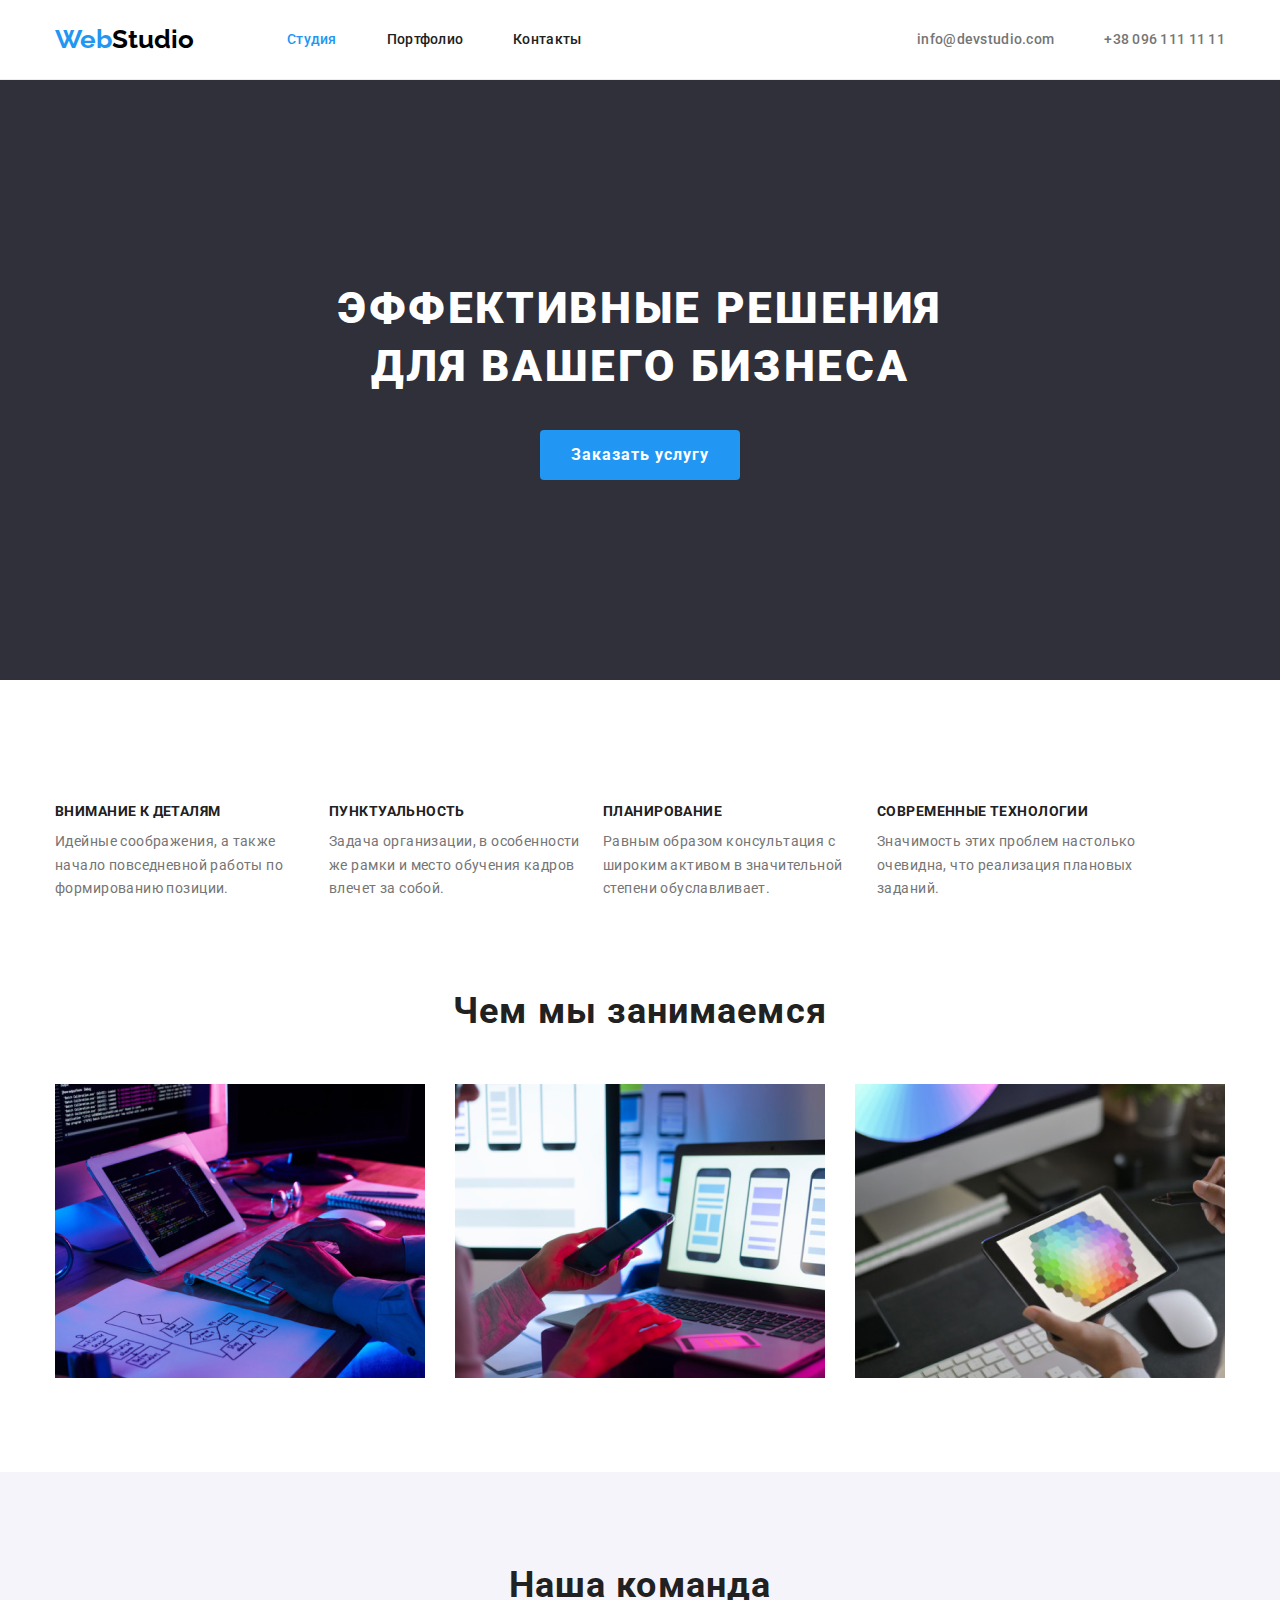
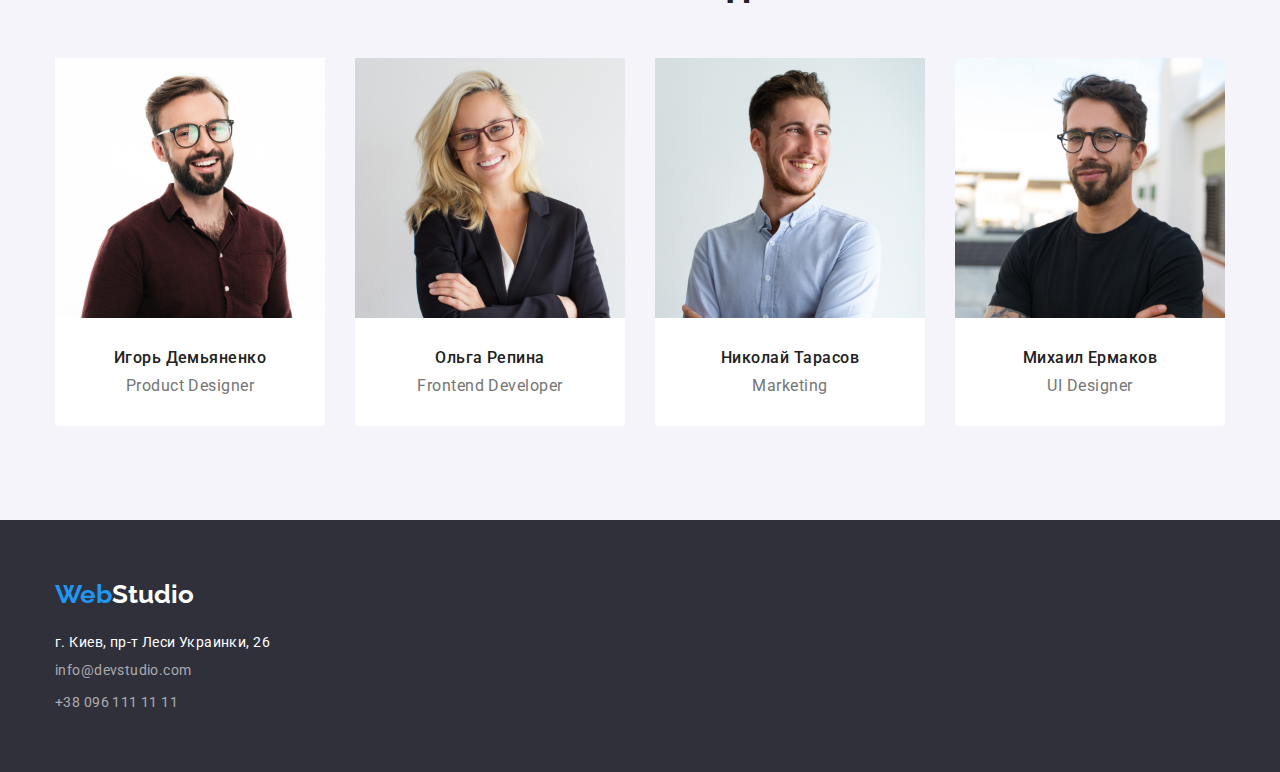
==== index.html @ 2dadd62e "clone rep #3" ====
<!DOCTYPE html>
<html lang="ru">
<head>
  <meta charset="UTF-8">
  <meta name="viewport" content="width=device-width, initial-scale=1.0">
  <title>WebStudio</title>
  <link rel="stylesheet" href="https://cdnjs.cloudflare.com/ajax/libs/modern-normalize/1.0.0/modern-normalize.min.css ">
  <link rel="stylesheet" href="./css/styles.css">
  <link rel="preconnect" href="https://fonts.gstatic.com">
  <link href="https://fonts.googleapis.com/css2?family=Raleway:wght@400;700&family=Roboto:wght@400;500;700;900&display=swap"
    rel="stylesheet">
</head>
<body>
<!--Шапка-->
<header class="header">
  <div class="container">
    <a lang="en" href="./index.html" class="logo"><span class="logo-web">Web</span>Studio</a> 
     <nav>
      <ul class="site-nav">
        <li class="item"><a href="./index.html" class="link active">Студия</a></li> 
        <li class="item"><a href="./portfolio.html" class="link-hed link">Портфолио</a></li>
        <li class="item"><a href="./index.html" class="link-hed link">Контакты</a></li>
      </ul>
    </nav>
      <a href="mailto:info@devstudio.com" class="link mail-link">info@devstudio.com</a>
      <a href="tel:+380961111111" class="link">+38 096 111 11 11</a>
  </div>
</header>
<main>
  <!--Герой-->
  <section class="hero">
    <div class="container">
      <h1 class="hero-title">эффективные решения для вашего бизнеса</h1>
      <button type="button" class="button index active">Заказать услугу</button>
    </div>
  </section>
  <!--Особенности-->
  <section class="feature">
    <div class="container">
      <h2 class="visual-hidden">Особенности</h2>
      <ul class="featere-ul">
        <li class="feature-li">
          <h3 class="head">Внимание к деталям</h3>
          <p class="text">Идейные соображения, а также начало повседневной работы по формированию позиции.</p>
        </li>
        <li class="feature-li">
          <h3 class="head">Пунктуальность</h3>
          <p class="text">Задача организации, в особенности же рамки и место обучения кадров влечет за собой.</p>
        </li>
        <li class="feature-li">
          <h3 class="head">Планирование</h3>
          <p class="text">Равным образом консультация с широким активом в значительной степени обуславливает.</p>
        </li>
        <li class="feature-li">
          <h3 class="head">Современные технологии</h3>
          <p class="text">Значимость этих проблем настолько очевидна, что реализация плановых заданий.</p>
        </li>
      </ul>
    </div>
  </section>
  <!--Чем мы занимаемся-->
  <section class="images">
    <div class="container">
      <h2 class="images-title">Чем мы занимаемся</h2>
      <ul class="image-ul">
        <li class="images-li"><img class="img" src="./images/img1.jpg" alt="Технологии дизайна" width=370></li>
        <li class="images-li"><img class="img" src="./images/img2.jpg" alt="Технологии дизайна" width=370></li>
        <li class="images-li"><img class="img" src="./images/img3.jpg" alt="Технологии дизайна" width=370></li>
      </ul>
    </div>
  </section>
  <!--Наша команда-->
  <section class="team">
    <div class="container">
      <h2 class="team-title">Наша команда</h2>
      <ul class="team-ul">
        <li class="time-list">
          <img class="img" src="./images/tc1.jpg" alt="Портрет" width="270">
          <h3 class="head">Игорь Демьяненко</h3>
          <p class="text" lang="en">Product Designer</p>
        </li>
        <li class="time-list">
          <img class="img" src="./images/tc2.jpg" alt="Портрет" width="270">
          <h3 class="head">Ольга Репина</h3>
          <p class="text" lang="en">Frontend Developer</p>
        </li>
        <li class="time-list">
          <img class="img" src="./images/tc3.jpg" alt="Портрет" width="270">
          <h3 class="head">Николай Тарасов</h3>
          <p class="text" lang="en">Marketing</p>
        </li>
        <li class="time-list">
          <img class="img" src="./images/tc4.jpg" alt="Портрет" width="270">
          <h3 class="head">Михаил Ермаков</h3>
          <p class="text" lang="en">UI Designer</p>
        </li>
      </ul>
    </div>
  </section>
</main>
<!--Подвал-->
<footer class="footer">
  <div class="container">
    <a lang="en" href="./index.html" class="container-logo "><span class="logo-web">Web</span>Studio</a>
    <div class="adress-blok">
      <adress class="foot-adress adress-item">г. Киев, пр-т Леси Украинки, 26</adress>
      <a class="foot-link adress-item" href="mailto:info@devstudio.com">info@devstudio.com</a>
      <a class="foot-link adress-item" href="tel:+380961111111" >+38 096 111 11 11</a>
    </div>
  </div>
</footer>
</body>
</html>
---- css/styles.css ----
:root {
  --primeri-text-color: #757575;
  --title-text-color: #212121;
  --accent-color: #2196f3;
  --white-color: #ffffff;
  --dark-color: #000000;
  --batton-background-color: #f5f4fa;
}
body {
  font-family: roboto;
  font-style: normal;
  font-weight: normal;
  background: var(--white-color);
  color: var(--dark-color);
}
ul,
h1,
h2,
h3,
h4,
p,
a {
  margin: 0;
  padding: 0;
  list-style: none;
  text-decoration: none;
}
.visual-hidden {
  position: absolute;
  clip: rect(0 0 0 0);
  width: 1px;
  height: 1px;
  margin: -1px;
}
.container {
  width: 1200px;
  margin: 0 auto;
  padding: 0 15px;
}

/* Шапка */
.header {
  border-bottom: 1px solid #ececec;
}
.header > .container {
  display: flex;
  align-items: center;
}
.logo {
  margin-right: 93px;
  font-family: Raleway;
  font-weight: bold;
  font-size: 26px;
  line-height: 1.1;
  color: var(--dark-color);
}
.logo-web {
  color: var(--accent-color);
}

/* Навигация */

.site-nav {
  display: flex;
}
.site-nav > .item:not(:last-child) {
  margin-right: 50px;
}
.site-nav .link:hover,
.site-nav .link:focus {
  color: var(--accent-color);
}
.link {
  display: block;
  padding: 32px 0;
  font-weight: 500;
  font-size: 14px;
  line-height: 1.1;
  letter-spacing: 0.02em;
  color: var(--primeri-text-color);
}
.link-hed {
  color: var(--title-text-color);
}

.header .link:focus,
.header .link:hover {
  color: var(--accent-color);
}
.site-nav .active {
  color: var(--accent-color);
}
.mail-link {
  margin-left: auto;
  margin-right: 50px;
}

/* Герой */

.hero {
  text-align: center;
  padding-top: 200px;
  padding-bottom: 200px;

  background-color: #2f303a;
}
.hero-title {
  margin: auto;
  margin-bottom: 30px;
  width: 696px;
  height: 120px;

  text-transform: uppercase;
  font-weight: 900;
  font-size: 44px;
  line-height: 1.3;
  text-align: center;
  letter-spacing: 0.06em;
  color: var(--white-color);
}

/* button */

.button.index {
  padding: 0;
  width: 200px;
  height: 50px;
  left: 700px;
  top: 430px;
  font-weight: bold;
  font-size: 16px;
  line-height: 1.8;
  letter-spacing: 0.06em;
  background-color: var(--accent-color);
  color: var(--white-color);
  border-radius: 4px;
  border: 0;
  /* border-color: var(--accent-color); */
  cursor: pointer;
}
.button.portfolio {
  padding: 6px 22px;
  font-weight: 500;
  font-size: 16px;
  line-height: 1.6;
  text-align: center;
  letter-spacing: 0.03em;
  color: var(--title-text-color);
  background-color: var(--batton-background-color);
  border-radius: 4px;
  border: 0;
  cursor: pointer;
}
.button.primari:hover,
.button.primari:focus {
  color: var(--white-color);
  background-color: var(--accent-color);
  border-radius: 4px;
}

/* Особенности */

.feature {
  padding-bottom: 94px;
  padding-top: 94px;
}
.feature-li {
  display: inline-block;
  width: 270px;
  height: 101px;
  left: 215px;
  top: 774px;
}
.feature .head {
  margin-bottom: 10px;
  font-weight: bold;
  font-size: 14px;
  line-height: 1.1;
  letter-spacing: 0.03em;
  text-transform: uppercase;
  color: var(--title-text-color);
}
.feature .text {
  font-size: 14px;
  line-height: 1.7;
  letter-spacing: 0.03em;
  color: var(--primeri-text-color);
}

/* Чем мы занимаемся */

.images {
  padding-bottom: 94px;
}
.image-ul {
  display: flex;
  flex-wrap: wrap;
  justify-content: space-between;
}
.image-ul > .images-li:not(:last-child) {
  margin-right: 30px;
}
.image-ul > .images-li:nth-child(3n) {
  margin-right: 0;
}
.images-title,
.team-title {
  margin-bottom: 50px;
  height: 42px;
  font-weight: bold;
  font-size: 36px;
  line-height: 1.1;
  text-align: center;
  letter-spacing: 0.03em;
  color: var(--title-text-color);
}
.img {
  display: block;
}

/* Наша команда */

.team {
  padding-top: 94px;
  padding-bottom: 94px;
  background-color: var(--batton-background-color);
}
.team-ul {
  display: flex;
  flex-wrap: wrap;
  justify-content: space-between;
}
.team-ul > .time-list:not(:last-child) {
  margin-right: 30px;
}
.team-ul > .time-list:nth-child(4n) {
  margin-right: 0;
}
.time-list {
  height: 368px;
  text-align: center;
  background-color: #ffffff;
  border-radius: 0px 0px 4px 4px;
}
.head {
  display: block;
  margin-top: 30px;
  margin-bottom: 10px;
}
.team .head {
  font-weight: 500;
  font-size: 16px;
  line-height: 1.2;
  /* text-align: center; */
  letter-spacing: 0.03em;
  color: var(--title-text-color);
}
.team .text {
  font-size: 16px;
  line-height: 1.18;
  /* text-align: center; */
  letter-spacing: 0.03em;
  color: var(--primeri-text-color);
}

/* Подвал */

.footer {
  padding-top: 60px;
  padding-bottom: 60px;
  background-color: #2f303a;
}
.container-logo {
  display: block;
  width: 145px;
  height: 31px;
  margin-bottom: 20px;
  font-family: Raleway;
  font-weight: bold;
  font-size: 26px;
  line-height: 1.1;
  color: var(--white-color);
}
.adress-blok {
  display: flex;
  flex-direction: column;
  width: 231px;
  height: 81px;
}
.adress-item {
  display: block;
  min-height: 23px;
}
.adress-blok > .adress-item:not(:last-child) {
  margin-bottom: 9px;
}
.foot-adress {
  font-size: 14px;
  line-height: 1.7;
  letter-spacing: 0.03em;
  color: var(--white-color);
}
.foot-link {
  font-weight: normal;
  font-style: normal;
  font-size: 14px;
  line-height: 1.1;
  letter-spacing: 0.03em;
  color: rgba(255, 255, 255, 0.6);
}
.footer .foot-link:hover,
.footer .foot-link:focus {
  color: var(--accent-color);
}

/* Фильтра */

.container-ul {
  display: flex;
  flex-wrap: wrap;
  justify-content: center;
  padding-bottom: 50px;
}
.container-ul > .container-li:not(:last-child) {
  margin-right: 8px;
}
.container-ul > .container-li:nth-child(5n) {
  margin-right: 0;
}

/* Проекты */

.product {
  padding-top: 94px;
  padding-bottom: 94px;
}
.progect {
  display: flex;
  flex-wrap: wrap;
  /* margin-right: -30px;
  margin-bottom: -30px; */
}
.progect-li {
  margin-right: 30px;
  margin-bottom: 30px;
  flex-basis: calc(100% / 3 - 60px);
  box-sizing: border-box;
  width: 370px;
  height: 404px;
  left: 215px;
  top: 330px;
  background: #ffffff;
  border: 1px solid #eeeeee;
}
.progect-li:nth-child(3n) {
  margin-right: 0;
}
.progect-li:nth-last-child(-n + 3) {
  margin-bottom: 0;
}
.progect .head {
  font-weight: bold;
  font-size: 18px;
  line-height: 2;
  letter-spacing: 0.06em;
  color: var(--title-text-color);
}
.progect .text {
  font-size: 16px;
  line-height: 1.8;
  letter-spacing: 0.03em;
  color: var(--primeri-text-color);
}
.product-div {
  padding-top: 20px;
  padding-left: 24px;
  padding-right: 24px;
  padding-bottom: 20px;
}
.product-h {
  width: 322px;
  height: 38px;
}
.product-p {
  width: 322px;
  height: 32px;
}
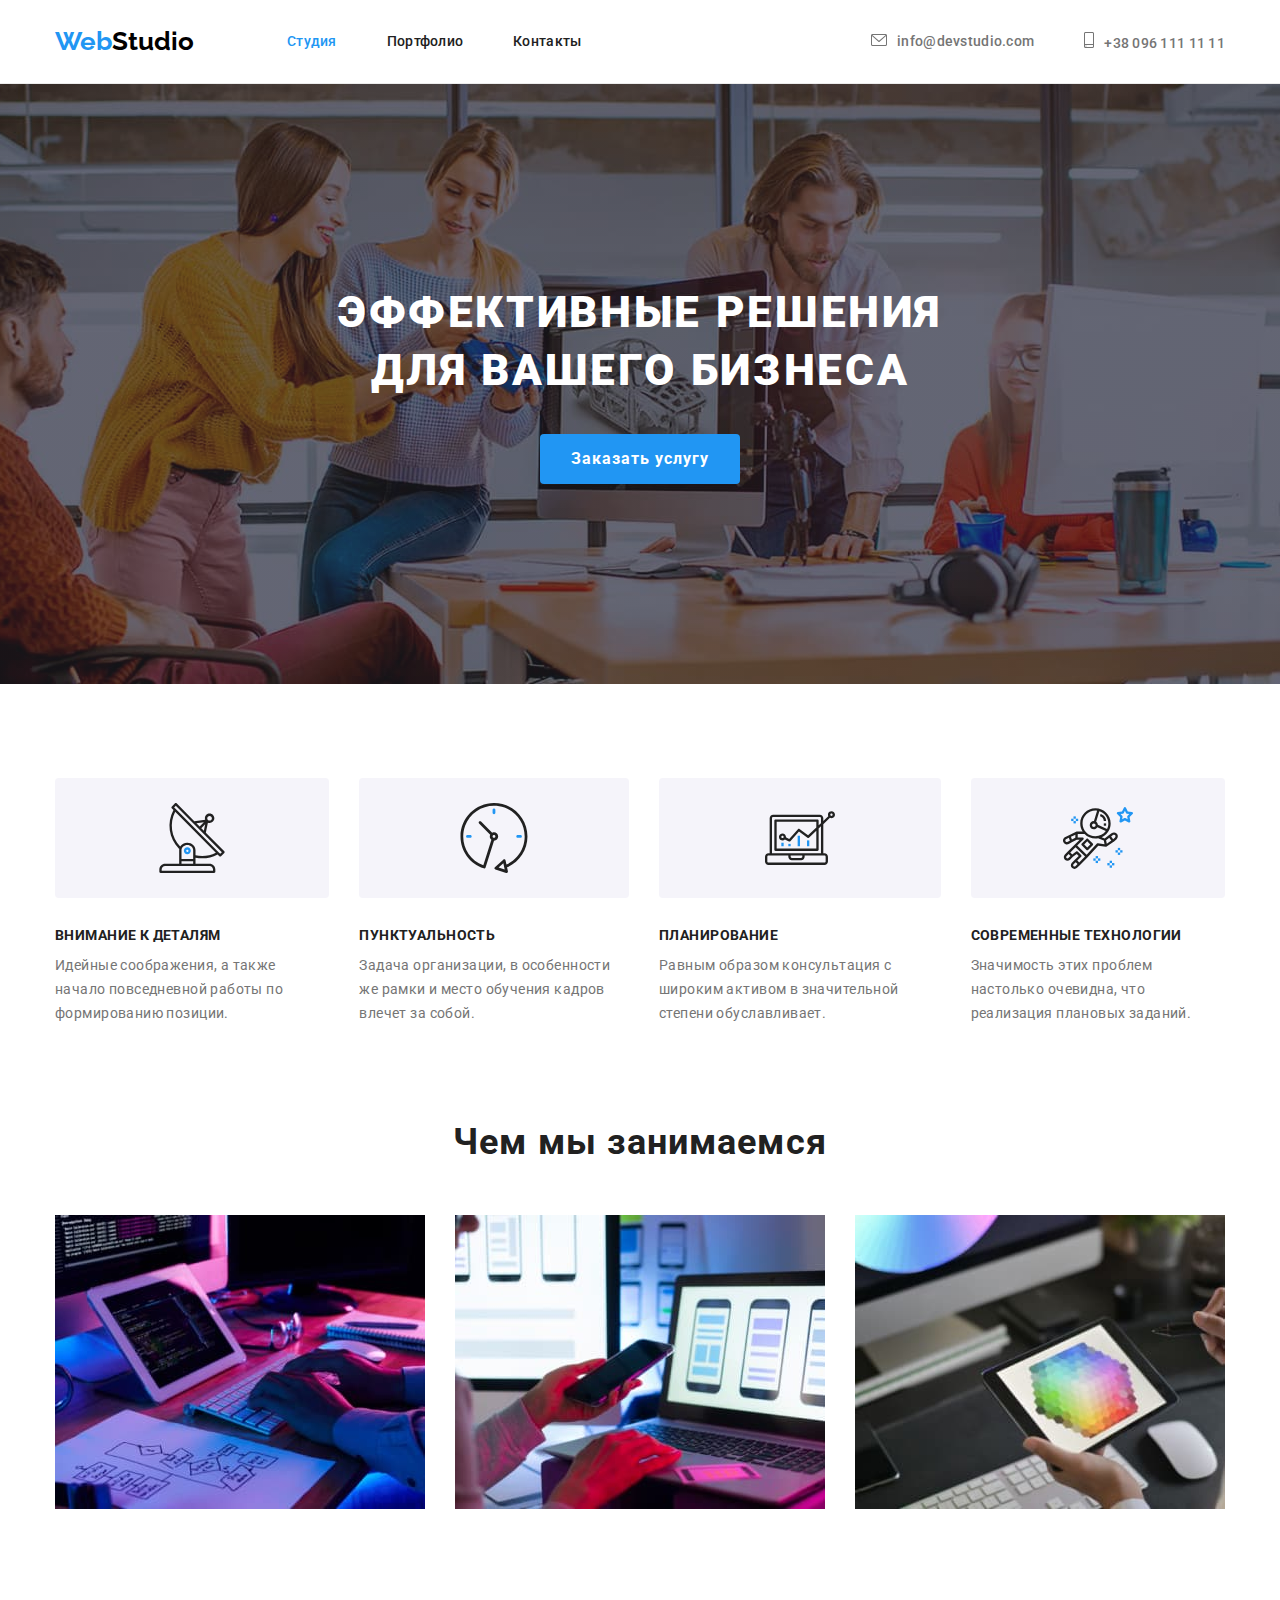
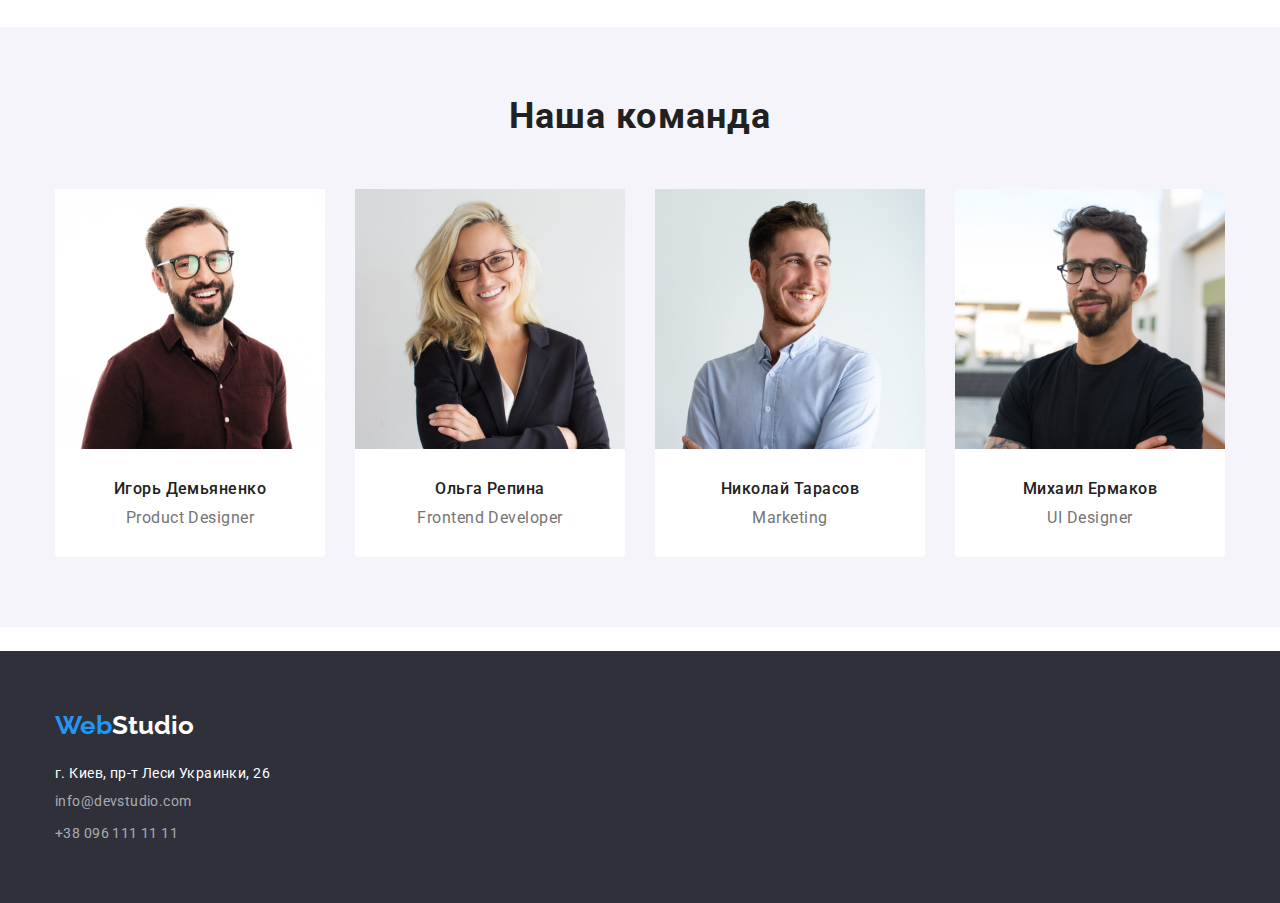
==== commit 6dbf5e18: "ver1" ====
--- a/index.html
+++ b/index.html
@@ -22,8 +22,8 @@
         <li class="item"><a href="./index.html" class="link-hed link">Контакты</a></li>
       </ul>
     </nav>
-      <a href="mailto:info@devstudio.com" class="link mail-link">info@devstudio.com</a>
-      <a href="tel:+380961111111" class="link">+38 096 111 11 11</a>
+      <a href="mailto:info@devstudio.com" class="link mail-link mail-svg">info@devstudio.com</a>
+      <a href="tel:+380961111111" class="link tel-svg">+38 096 111 11 11</a>
   </div>
 </header>
 <main>
@@ -38,22 +38,22 @@
   <section class="feature">
     <div class="container">
       <h2 class="visual-hidden">Особенности</h2>
-      <ul class="featere-ul">
-        <li class="feature-li">
-          <h3 class="head">Внимание к деталям</h3>
-          <p class="text">Идейные соображения, а также начало повседневной работы по формированию позиции.</p>
+      <ul class="feature-ul">
+        <li class="feature-li antena">
+          <h3 class="feature-head">Внимание к деталям</h3>
+          <p class="feature-text">Идейные соображения, а также начало повседневной работы по формированию позиции.</p>
         </li>
-        <li class="feature-li">
-          <h3 class="head">Пунктуальность</h3>
-          <p class="text">Задача организации, в особенности же рамки и место обучения кадров влечет за собой.</p>
+        <li class="feature-li clock">
+          <h3 class="feature-head">Пунктуальность</h3>
+          <p class="feature-text">Задача организации, в особенности же рамки и место обучения кадров влечет за собой.</p>
         </li>
-        <li class="feature-li">
-          <h3 class="head">Планирование</h3>
-          <p class="text">Равным образом консультация с широким активом в значительной степени обуславливает.</p>
+        <li class="feature-li diagram">
+          <h3 class="feature-head">Планирование</h3>
+          <p class="feature-text">Равным образом консультация с широким активом в значительной степени обуславливает.</p>
         </li>
-        <li class="feature-li">
-          <h3 class="head">Современные технологии</h3>
-          <p class="text">Значимость этих проблем настолько очевидна, что реализация плановых заданий.</p>
+        <li class="feature-li astronaut">
+          <h3 class="feature-head">Современные технологии</h3>
+          <p class="feature-text">Значимость этих проблем настолько очевидна, что реализация плановых заданий.</p>
         </li>
       </ul>
     </div>
--- a/css/styles.css
+++ b/css/styles.css
@@ -82,7 +82,6 @@
 .link-hed {
   color: var(--title-text-color);
 }
-
 .header .link:focus,
 .header .link:hover {
   color: var(--accent-color);
@@ -94,15 +93,41 @@
   margin-left: auto;
   margin-right: 50px;
 }
-
+.mail-svg::before {
+  content: "";
+  display: inline-block;
+  height: 12px;
+  width: 16px;
+  margin-right: 10px;
+  background-image: url(../images/mail.svg);
+  background-repeat: no-repeat;
+  background-position: center;
+}
+.tel-svg::before {
+  content: "";
+  display: inline-block;
+  height: 16px;
+  width: 10px;
+  margin-right: 10px;
+  background-image: url(../images/smartphone.svg);
+  background-repeat: no-repeat;
+  background-position: center;
+}
 /* Герой */
 
 .hero {
   text-align: center;
   padding-top: 200px;
   padding-bottom: 200px;
-
-  background-color: #2f303a;
+  background-size: 1600px 600px;
+  background-repeat: no-repeat;
+  background-position: center;
+  background-image: linear-gradient(
+      to right,
+      rgba(47, 48, 58, 0.4),
+      rgba(47, 48, 58, 0.4)
+    ),
+    url(../images/hover.jpg);
 }
 .hero-title {
   margin: auto;
@@ -164,14 +189,15 @@
   padding-bottom: 94px;
   padding-top: 94px;
 }
-.feature-li {
-  display: inline-block;
-  width: 270px;
-  height: 101px;
-  left: 215px;
-  top: 774px;
-}
-.feature .head {
+.feature-ul {
+  display: flex;
+}
+.feature-li:not(:last-child) {
+  margin-right: 30px;
+}
+.feature-head {
+  display: block;
+  height: 16px;
   margin-bottom: 10px;
   font-weight: bold;
   font-size: 14px;
@@ -180,13 +206,37 @@
   text-transform: uppercase;
   color: var(--title-text-color);
 }
-.feature .text {
+.feature-text {
+  display: block;
+  height: 75px;
   font-size: 14px;
   line-height: 1.7;
   letter-spacing: 0.03em;
   color: var(--primeri-text-color);
 }
-
+.feature-li::before {
+  content: "";
+  display: block;
+  height: 120px;
+  /* width: 270px; */
+  margin-bottom: 30px;
+  background: var(--batton-background-color);
+  border-radius: 4px;
+  background-repeat: no-repeat;
+  background-position: center;
+}
+.antena::before {
+  background-image: url("../images/antenna\ 1.svg");
+}
+.clock::before {
+  background-image: url("../images/clock\ 1.svg");
+}
+.diagram::before {
+  background-image: url("../images/diagram\ 1.svg");
+}
+.astronaut::before {
+  background-image: url("../images/astronaut\ 1.svg");
+}
 /* Чем мы занимаемся */
 
 .images {
@@ -223,7 +273,14 @@
 .team {
   padding-top: 94px;
   padding-bottom: 94px;
-  background-color: var(--batton-background-color);
+  background-size: 1600px 600px;
+  background-repeat: no-repeat;
+  background-position: center;
+  background-image: linear-gradient(
+    to right,
+    var(--batton-background-color),
+    var(--batton-background-color)
+  );
 }
 .team-ul {
   display: flex;
@@ -268,8 +325,12 @@
 .footer {
   padding-top: 60px;
   padding-bottom: 60px;
-  background-color: #2f303a;
-}
+  background-size: 1600px 600px;
+  background-repeat: no-repeat;
+  background-position: center;
+  background-image: linear-gradient(to right, #2f303a, #2f303a);
+}
+
 .container-logo {
   display: block;
   width: 145px;
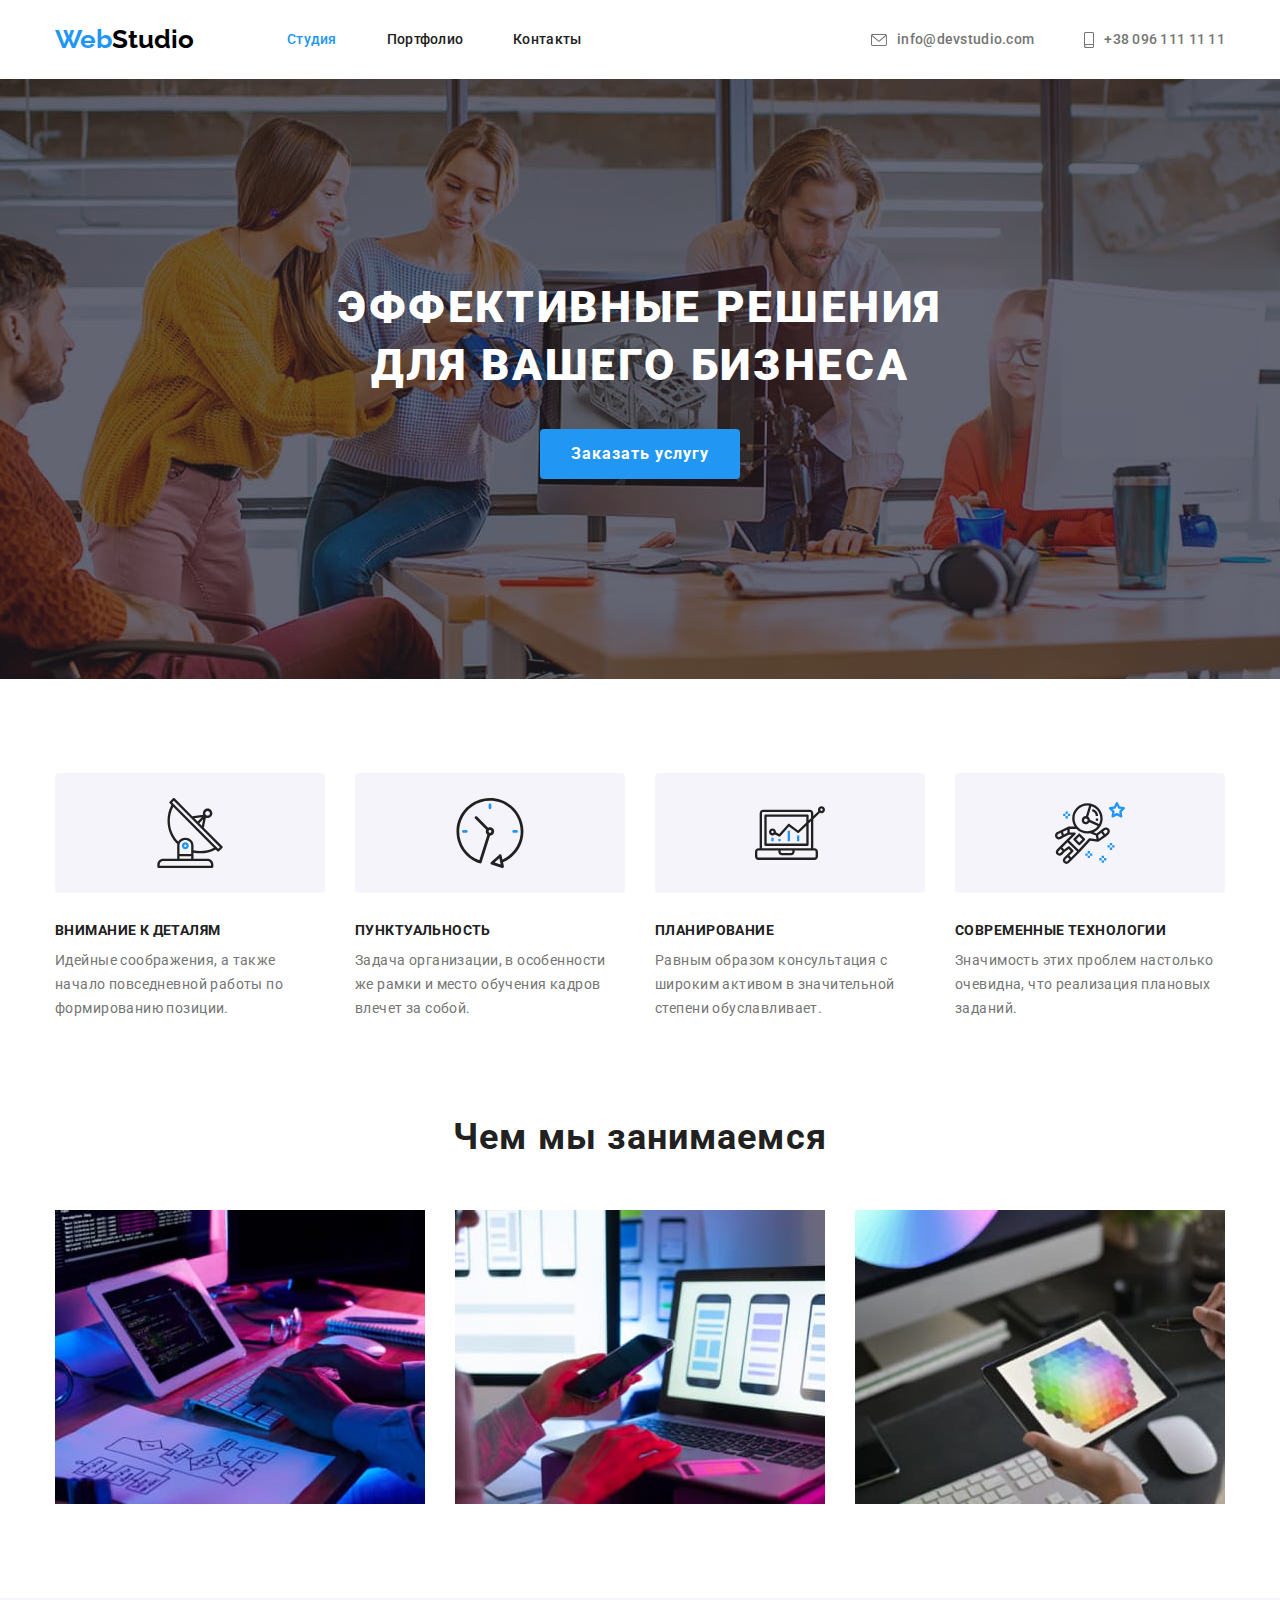
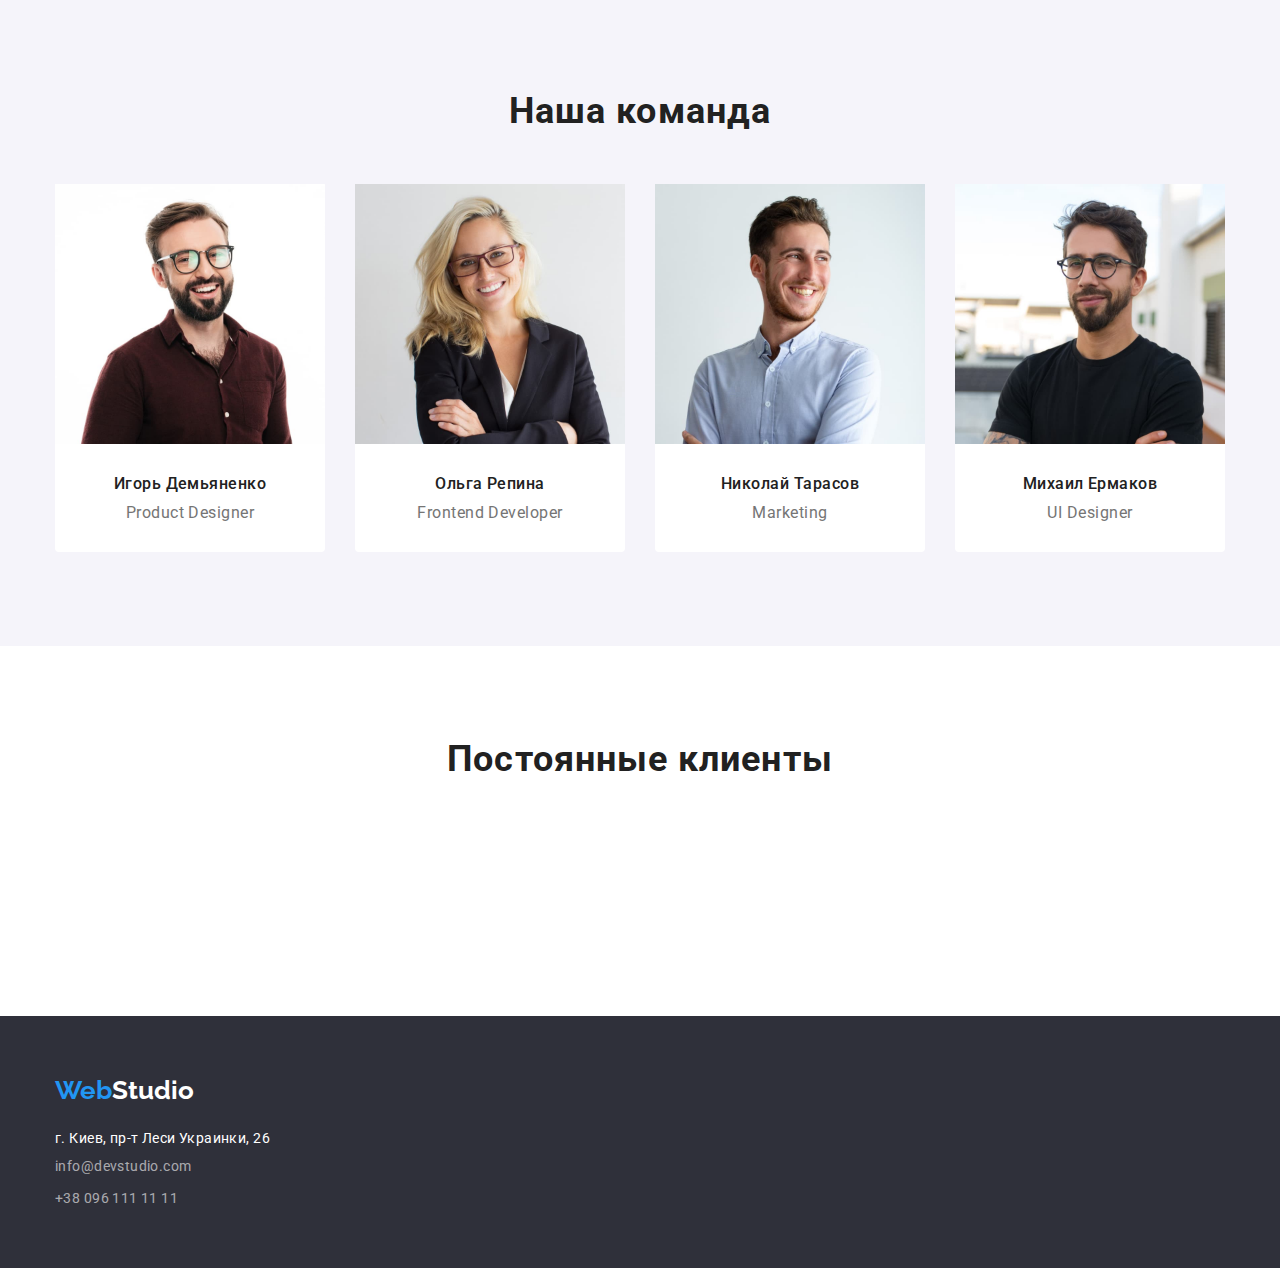
==== commit 9c849994: "client verst" ====
--- a/index.html
+++ b/index.html
@@ -22,8 +22,14 @@
         <li class="item"><a href="./index.html" class="link-hed link">Контакты</a></li>
       </ul>
     </nav>
-      <a href="mailto:info@devstudio.com" class="link mail-link mail-svg">info@devstudio.com</a>
-      <a href="tel:+380961111111" class="link tel-svg">+38 096 111 11 11</a>
+    <svg class="mail-svg">
+      <use href="./images/sprite.svg#icon-mail"></use>
+    </svg>
+      <a href="mailto:info@devstudio.com" class="link mail-link">info@devstudio.com</a>
+    <svg class="tel-svg">
+      <use href="./images/sprite.svg#icon-smartphone"></use>
+    </svg>
+      <a href="tel:+380961111111" class="link">+38 096 111 11 11</a>
   </div>
 </header>
 <main>
@@ -39,19 +45,31 @@
     <div class="container">
       <h2 class="visual-hidden">Особенности</h2>
       <ul class="feature-ul">
-        <li class="feature-li antena">
+        <li class="feature-li">
+          <svg class="feature-svg">
+            <use href="./images/sprite.svg#icon-antenna"></use>
+          </svg>
           <h3 class="feature-head">Внимание к деталям</h3>
           <p class="feature-text">Идейные соображения, а также начало повседневной работы по формированию позиции.</p>
         </li>
-        <li class="feature-li clock">
+        <li class="feature-li">
+          <svg class="feature-svg">
+            <use href="./images/sprite.svg#icon-clock"></use>
+          </svg>
           <h3 class="feature-head">Пунктуальность</h3>
           <p class="feature-text">Задача организации, в особенности же рамки и место обучения кадров влечет за собой.</p>
         </li>
-        <li class="feature-li diagram">
+        <li class="feature-li">
+          <svg class="feature-svg">
+            <use href="./images/sprite.svg#icon-diagram"></use>
+          </svg>
           <h3 class="feature-head">Планирование</h3>
           <p class="feature-text">Равным образом консультация с широким активом в значительной степени обуславливает.</p>
         </li>
-        <li class="feature-li astronaut">
+        <li class="feature-li">
+          <svg class="feature-svg">
+            <use href="./images/sprite.svg#icon-astronaut"></use>
+          </svg>
           <h3 class="feature-head">Современные технологии</h3>
           <p class="feature-text">Значимость этих проблем настолько очевидна, что реализация плановых заданий.</p>
         </li>
@@ -97,6 +115,20 @@
       </ul>
     </div>
   </section>
+    <!-- Постоянные клиенты -->
+    <section class="client">
+      <div class="container">
+        <h2 class="client-title">Постоянные клиенты</h2>
+          <ul>
+            <li><a href=""></a></li>
+            <li><a href=""></a></li>
+            <li><a href=""></a></li>
+            <li><a href=""></a></li>
+            <li><a href=""></a></li>
+            <li><a href=""></a></li>
+          </ul>
+      </div>
+    </section>
 </main>
 <!--Подвал-->
 <footer class="footer">
--- a/css/styles.css
+++ b/css/styles.css
@@ -40,7 +40,7 @@
 
 /* Шапка */
 .header {
-  border-bottom: 1px solid #ececec;
+  /* border-bottom: 1px solid #ececec; */
 }
 .header > .container {
   display: flex;
@@ -90,18 +90,32 @@
   color: var(--accent-color);
 }
 .mail-link {
+  /* margin-left: auto; */
+  margin-right: 50px;
+}
+.mail-svg {
+  display: block;
+  width: 16px;
+  height: 12px;
+  margin-right: 10px;
   margin-left: auto;
-  margin-right: 50px;
-}
-.mail-svg::before {
+}
+.tel-svg {
+  display: block;
+  width: 10px;
+  height: 16px;
+  margin-right: 10px;
+}
+/* .mail-svg::before {
   content: "";
   display: inline-block;
   height: 12px;
   width: 16px;
   margin-right: 10px;
-  background-image: url(../images/mail.svg);
+  margin-bottom: -1px;
   background-repeat: no-repeat;
   background-position: center;
+  background-image: url(../images/mail.svg);
 }
 .tel-svg::before {
   content: "";
@@ -109,10 +123,12 @@
   height: 16px;
   width: 10px;
   margin-right: 10px;
-  background-image: url(../images/smartphone.svg);
+  margin-bottom: -2px;
   background-repeat: no-repeat;
   background-position: center;
-}
+  background-image: url(../images/smartphone.svg);
+} */
+
 /* Герой */
 
 .hero {
@@ -214,29 +230,16 @@
   letter-spacing: 0.03em;
   color: var(--primeri-text-color);
 }
-.feature-li::before {
-  content: "";
-  display: block;
+.feature-svg {
+  display: block;
+  width: 270px;
   height: 120px;
-  /* width: 270px; */
+  padding: 25px 100px;
   margin-bottom: 30px;
+  border-radius: 4px;
   background: var(--batton-background-color);
-  border-radius: 4px;
-  background-repeat: no-repeat;
-  background-position: center;
-}
-.antena::before {
-  background-image: url("../images/antenna\ 1.svg");
-}
-.clock::before {
-  background-image: url("../images/clock\ 1.svg");
-}
-.diagram::before {
-  background-image: url("../images/diagram\ 1.svg");
-}
-.astronaut::before {
-  background-image: url("../images/astronaut\ 1.svg");
-}
+}
+
 /* Чем мы занимаемся */
 
 .images {
@@ -253,6 +256,7 @@
 .image-ul > .images-li:nth-child(3n) {
   margin-right: 0;
 }
+.client-title,
 .images-title,
 .team-title {
   margin-bottom: 50px;
@@ -273,7 +277,7 @@
 .team {
   padding-top: 94px;
   padding-bottom: 94px;
-  background-size: 1600px 600px;
+  background-size: 1600px 648px;
   background-repeat: no-repeat;
   background-position: center;
   background-image: linear-gradient(
@@ -446,3 +450,14 @@
   width: 322px;
   height: 32px;
 }
+
+/* Постоянные клиенты  */
+
+.client {
+  padding-top: 94px;
+  padding-bottom: 94px;
+}
+.client-title {
+  height: 182px;
+  margin-bottom: 0px;
+}
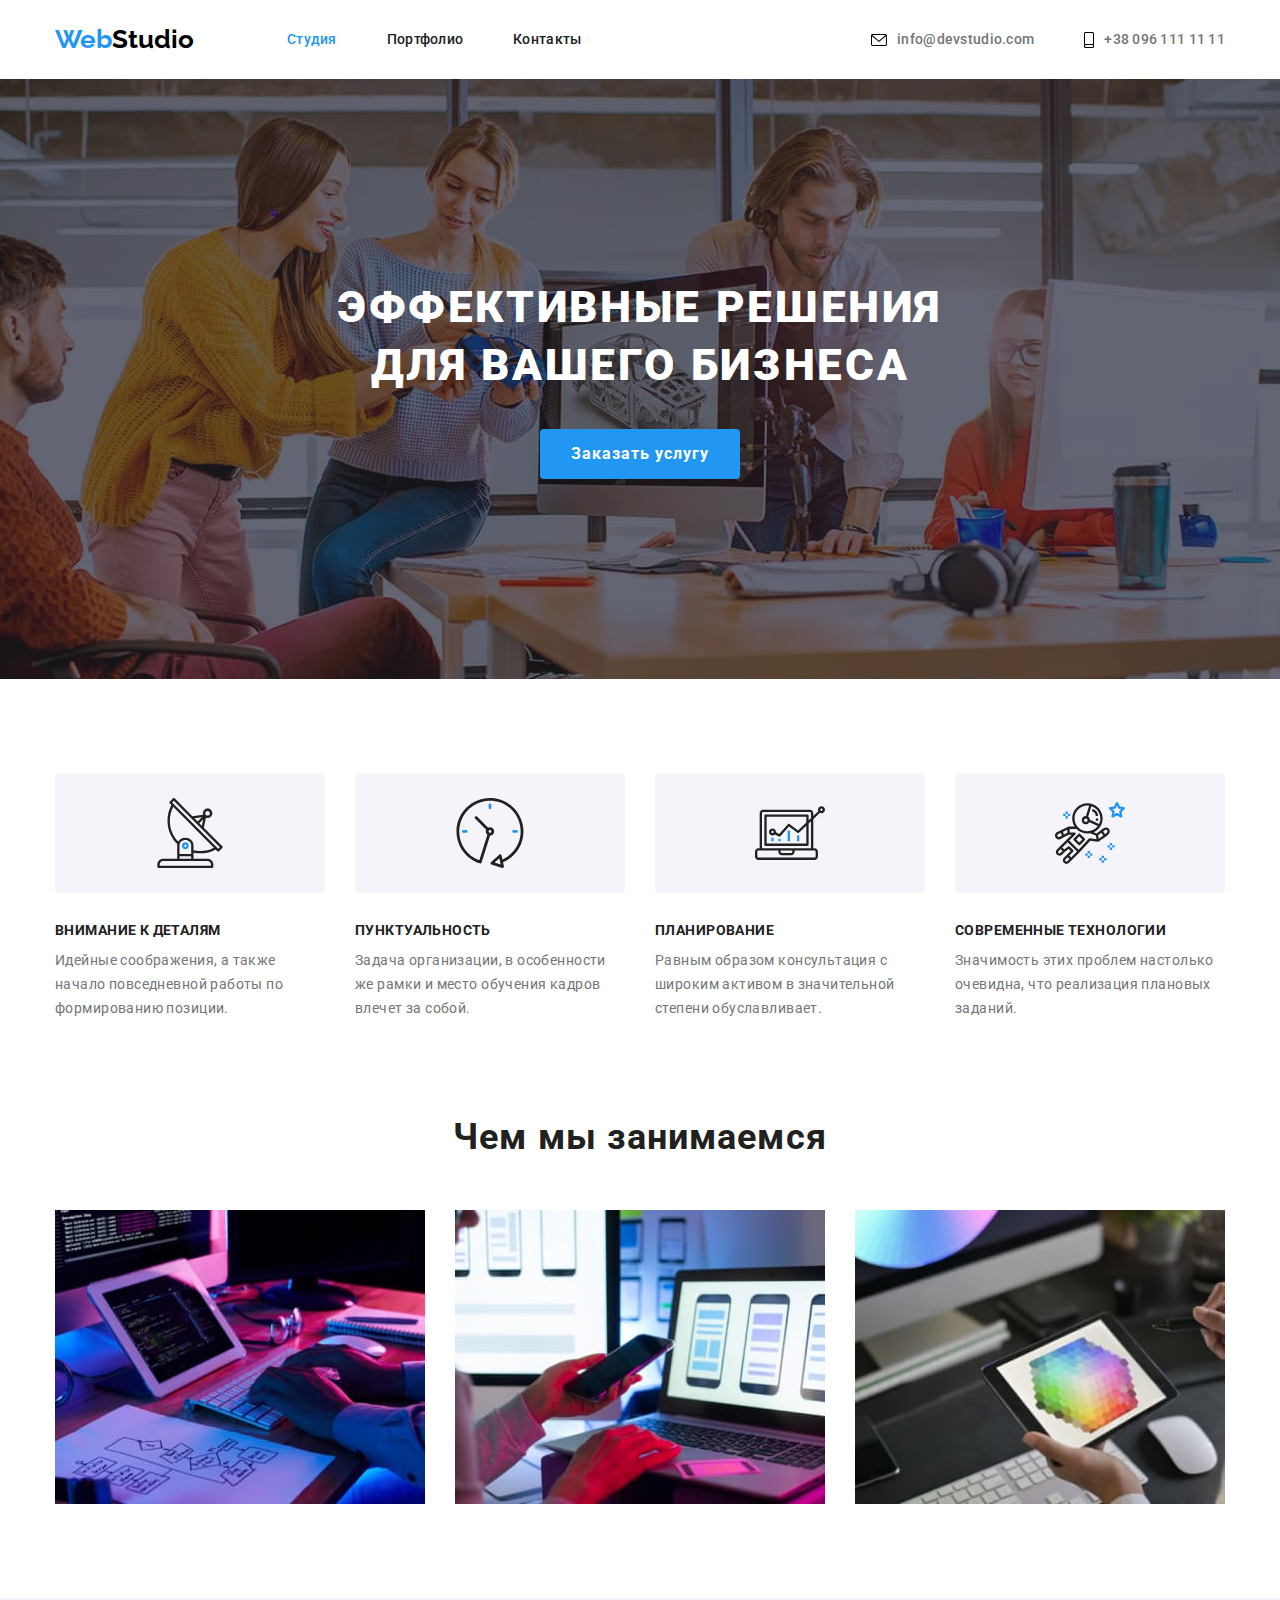
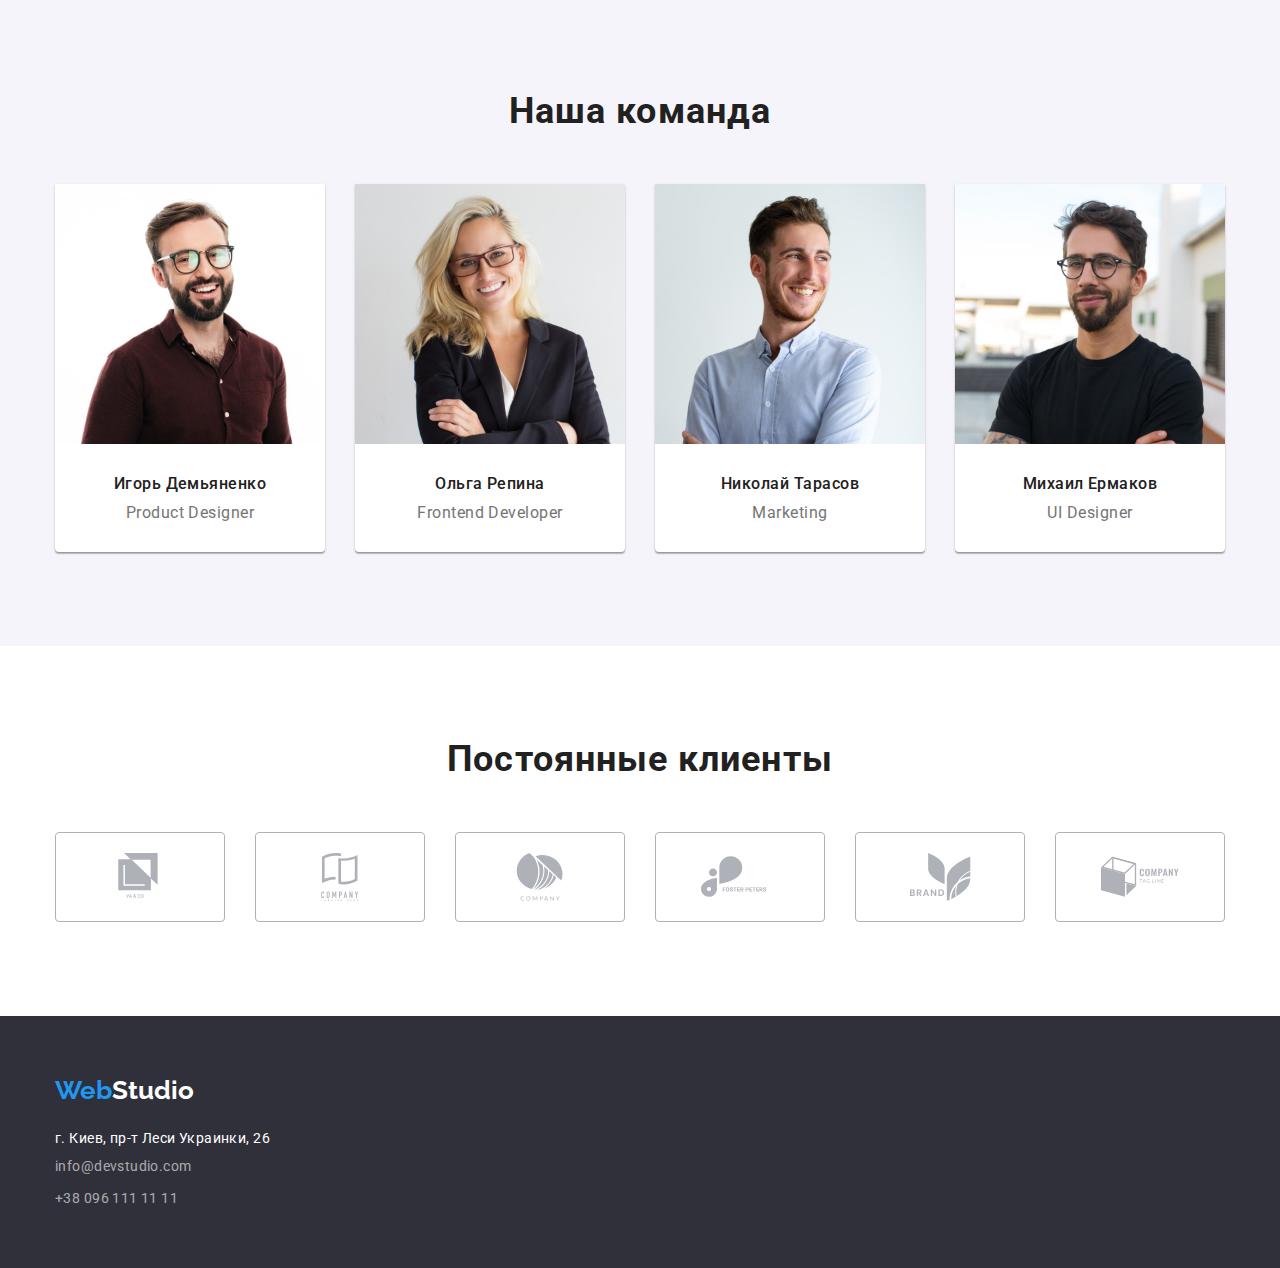
==== commit be37f6f5: "verstka 21;29 24-12" ====
--- a/index.html
+++ b/index.html
@@ -119,13 +119,49 @@
     <section class="client">
       <div class="container">
         <h2 class="client-title">Постоянные клиенты</h2>
-          <ul>
-            <li><a href=""></a></li>
-            <li><a href=""></a></li>
-            <li><a href=""></a></li>
-            <li><a href=""></a></li>
-            <li><a href=""></a></li>
-            <li><a href=""></a></li>
+          <ul class="client-ul">
+            <li class="client-li">
+              <button class="client-button">
+              <svg class="client-svg">
+                <use href="./images/sprite.svg#icon-logo-1"></use>
+              </svg>
+              </button>
+            </li>
+            <li class="client-li">
+              <button class="client-button">
+                <svg class="client-svg">
+                  <use href="./images/sprite.svg#icon-logo-2"></use>
+                </svg>
+              </button>
+            </li>
+            <li class="client-li">
+              <button class="client-button">
+                <svg class="client-svg">
+                  <use href="./images/sprite.svg#icon-logo-3"></use>
+                </svg>
+              </button>
+            </li>
+            <li class="client-li">
+              <button class="client-button">
+                <svg class="client-svg">
+                  <use href="./images/sprite.svg#icon-logo-4"></use>
+                </svg>
+              </button>
+            </li>
+            <li class="client-li">
+              <button class="client-button">
+                <svg class="client-svg">
+                  <use href="./images/sprite.svg#icon-logo-5"></use>
+                </svg>
+              </button>
+            </li>
+            <li class="client-li">
+              <button class="client-button">
+                <svg class="client-svg">
+                  <use href="./images/sprite.svg#icon-logo-6"></use>
+                </svg>
+              </button>
+            </li>
           </ul>
       </div>
     </section>
--- a/css/styles.css
+++ b/css/styles.css
@@ -99,12 +99,14 @@
   height: 12px;
   margin-right: 10px;
   margin-left: auto;
+  fill: currentColor;
 }
 .tel-svg {
   display: block;
   width: 10px;
   height: 16px;
   margin-right: 10px;
+  fill: currentColor;
 }
 /* .mail-svg::before {
   content: "";
@@ -302,6 +304,8 @@
   text-align: center;
   background-color: #ffffff;
   border-radius: 0px 0px 4px 4px;
+  box-shadow: 0px 1px 3px rgba(0, 0, 0, 0.12), 0px 1px 1px rgba(0, 0, 0, 0.14),
+    0px 2px 1px rgba(0, 0, 0, 0.2);
 }
 .head {
   display: block;
@@ -423,6 +427,13 @@
 .progect-li:nth-last-child(-n + 3) {
   margin-bottom: 0;
 }
+.progect-li:hover,
+.progect-li:focus {
+  border: 1px solid #eeeeee;
+
+  box-shadow: 0px 1px 1px rgba(0, 0, 0, 0.12), 0px 4px 4px rgba(0, 0, 0, 0.06),
+    1px 4px 6px rgba(0, 0, 0, 0.16);
+}
 .progect .head {
   font-weight: bold;
   font-size: 18px;
@@ -458,6 +469,31 @@
   padding-bottom: 94px;
 }
 .client-title {
-  height: 182px;
-  margin-bottom: 0px;
-}
+  margin-bottom: 50px;
+}
+.client-ul {
+  display: flex;
+  flex-direction: row;
+}
+.client-li:not(:last-child) {
+  margin-right: 30px;
+}
+.client-button {
+  display: flex;
+  width: 170px;
+  height: 90px;
+  padding: 20px 45px;
+  color: #afb1b8;
+  background-color: transparent;
+  border: 1px solid #afb1b8;
+  border-radius: 4px;
+  cursor: pointer;
+}
+.client-button:hover,
+.client-button:focus {
+  color: var(--accent-color);
+  border-color: var(--accent-color);
+}
+.client-svg {
+  fill: currentColor;
+}
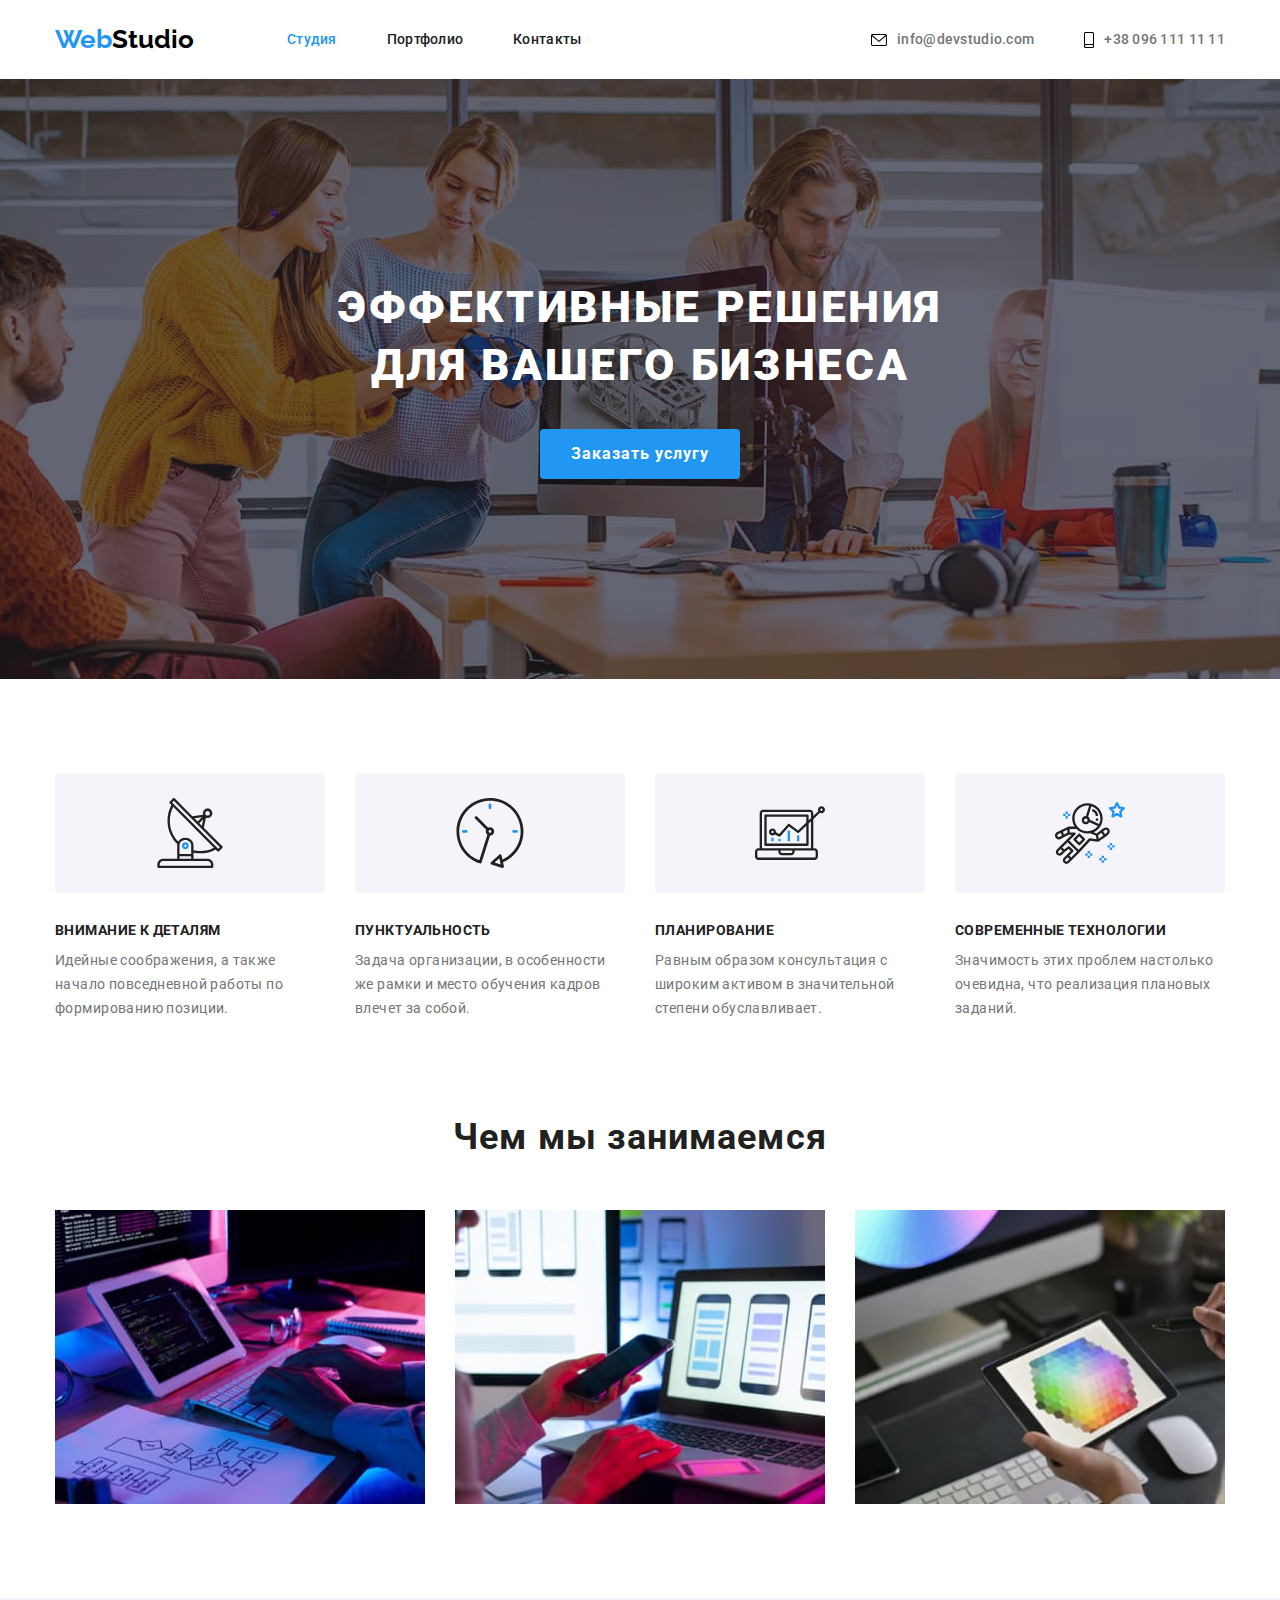
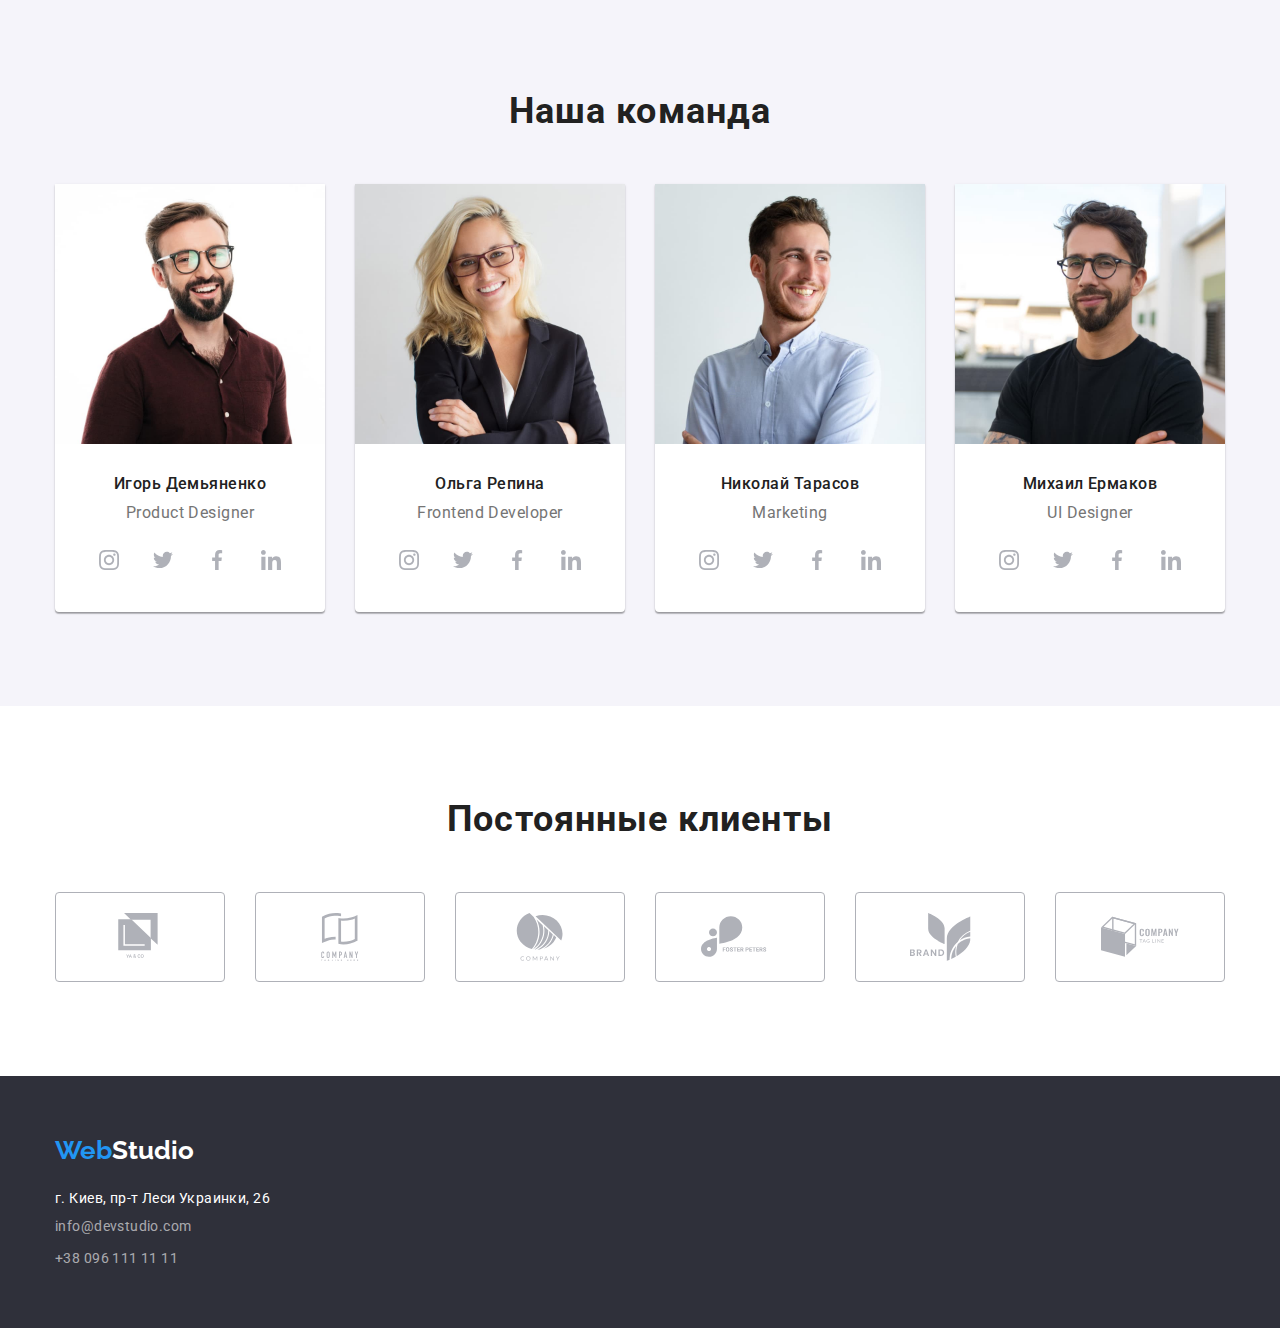
==== commit d09e2f7a: "Social link ok" ====
--- a/index.html
+++ b/index.html
@@ -96,21 +96,109 @@
           <img class="img" src="./images/tc1.jpg" alt="Портрет" width="270">
           <h3 class="head">Игорь Демьяненко</h3>
           <p class="text" lang="en">Product Designer</p>
+          <div class="team-div">
+            <button class="team-button">
+              <svg class="team-svg">
+                <use href="./images/sprite.svg#icon-instagram"></use>
+              </svg>
+            </button>
+            <button class="team-button">
+              <svg class="team-svg">
+                <use href="./images/sprite.svg#icon-twitter"></use>
+              </svg>
+            </button>
+            <button class="team-button">
+              <svg class="team-svg">
+                <use href="./images/sprite.svg#icon-facebook"></use>
+              </svg>
+            </button>
+            <button class="team-button">
+              <svg class="team-svg">
+                <use href="./images/sprite.svg#icon-linkedin"></use>
+              </svg>
+            </button>
+          </div>
         </li>
         <li class="time-list">
           <img class="img" src="./images/tc2.jpg" alt="Портрет" width="270">
           <h3 class="head">Ольга Репина</h3>
           <p class="text" lang="en">Frontend Developer</p>
+          <div class="team-div">
+            <button class="team-button">
+              <svg class="team-svg">
+                <use href="./images/sprite.svg#icon-instagram"></use>
+              </svg>
+            </button>
+            <button class="team-button">
+              <svg class="team-svg">
+                <use href="./images/sprite.svg#icon-twitter"></use>
+              </svg>
+            </button>
+            <button class="team-button">
+              <svg class="team-svg">
+                <use href="./images/sprite.svg#icon-facebook"></use>
+              </svg>
+            </button>
+            <button class="team-button">
+              <svg class="team-svg">
+                <use href="./images/sprite.svg#icon-linkedin"></use>
+              </svg>
+            </button>
+          </div>
         </li>
         <li class="time-list">
           <img class="img" src="./images/tc3.jpg" alt="Портрет" width="270">
           <h3 class="head">Николай Тарасов</h3>
           <p class="text" lang="en">Marketing</p>
+          <div class="team-div">
+            <button class="team-button">
+              <svg class="team-svg">
+                <use href="./images/sprite.svg#icon-instagram"></use>
+              </svg>
+            </button>
+            <button class="team-button">
+              <svg class="team-svg">
+                <use href="./images/sprite.svg#icon-twitter"></use>
+              </svg>
+            </button>
+            <button class="team-button">
+              <svg class="team-svg">
+                <use href="./images/sprite.svg#icon-facebook"></use>
+              </svg>
+            </button>
+            <button class="team-button">
+              <svg class="team-svg">
+                <use href="./images/sprite.svg#icon-linkedin"></use>
+              </svg>
+            </button>
+          </div>
         </li>
         <li class="time-list">
           <img class="img" src="./images/tc4.jpg" alt="Портрет" width="270">
           <h3 class="head">Михаил Ермаков</h3>
           <p class="text" lang="en">UI Designer</p>
+          <div class="team-div">
+            <button class="team-button">
+              <svg class="team-svg">
+                <use href="./images/sprite.svg#icon-instagram"></use>
+              </svg>
+            </button>
+            <button class="team-button">
+              <svg class="team-svg">
+                <use href="./images/sprite.svg#icon-twitter"></use>
+              </svg>
+            </button>
+            <button class="team-button">
+              <svg class="team-svg">
+                <use href="./images/sprite.svg#icon-facebook"></use>
+              </svg>
+            </button>
+            <button class="team-button">
+              <svg class="team-svg">
+                <use href="./images/sprite.svg#icon-linkedin"></use>
+              </svg>
+            </button>
+          </div>
         </li>
       </ul>
     </div>
--- a/css/styles.css
+++ b/css/styles.css
@@ -5,6 +5,7 @@
   --white-color: #ffffff;
   --dark-color: #000000;
   --batton-background-color: #f5f4fa;
+  --social-link-button: #afb1b8;
 }
 body {
   font-family: roboto;
@@ -279,7 +280,7 @@
 .team {
   padding-top: 94px;
   padding-bottom: 94px;
-  background-size: 1600px 648px;
+  background-size: 1600px 708px;
   background-repeat: no-repeat;
   background-position: center;
   background-image: linear-gradient(
@@ -300,7 +301,7 @@
   margin-right: 0;
 }
 .time-list {
-  height: 368px;
+  height: 428px;
   text-align: center;
   background-color: #ffffff;
   border-radius: 0px 0px 4px 4px;
@@ -327,7 +328,33 @@
   letter-spacing: 0.03em;
   color: var(--primeri-text-color);
 }
-
+.team-div {
+  display: flex;
+  flex-direction: row;
+  justify-content: center;
+  padding-top: 16px;
+}
+
+.team-button {
+  display: flex;
+  padding: 0;
+  border: none;
+  width: 44px;
+  height: 44px;
+  padding: 12px;
+  cursor: pointer;
+  border-radius: 50%;
+  fill: var(--social-link-button);
+  background-color: transparent;
+}
+.team-button:not(:last-child) {
+  margin-right: 10px;
+}
+.team-button:hover,
+.team-button:focus {
+  fill: var(--white-color);
+  background-color: var(--accent-color);
+}
 /* Подвал */
 
 .footer {
@@ -406,8 +433,6 @@
 .progect {
   display: flex;
   flex-wrap: wrap;
-  /* margin-right: -30px;
-  margin-bottom: -30px; */
 }
 .progect-li {
   margin-right: 30px;
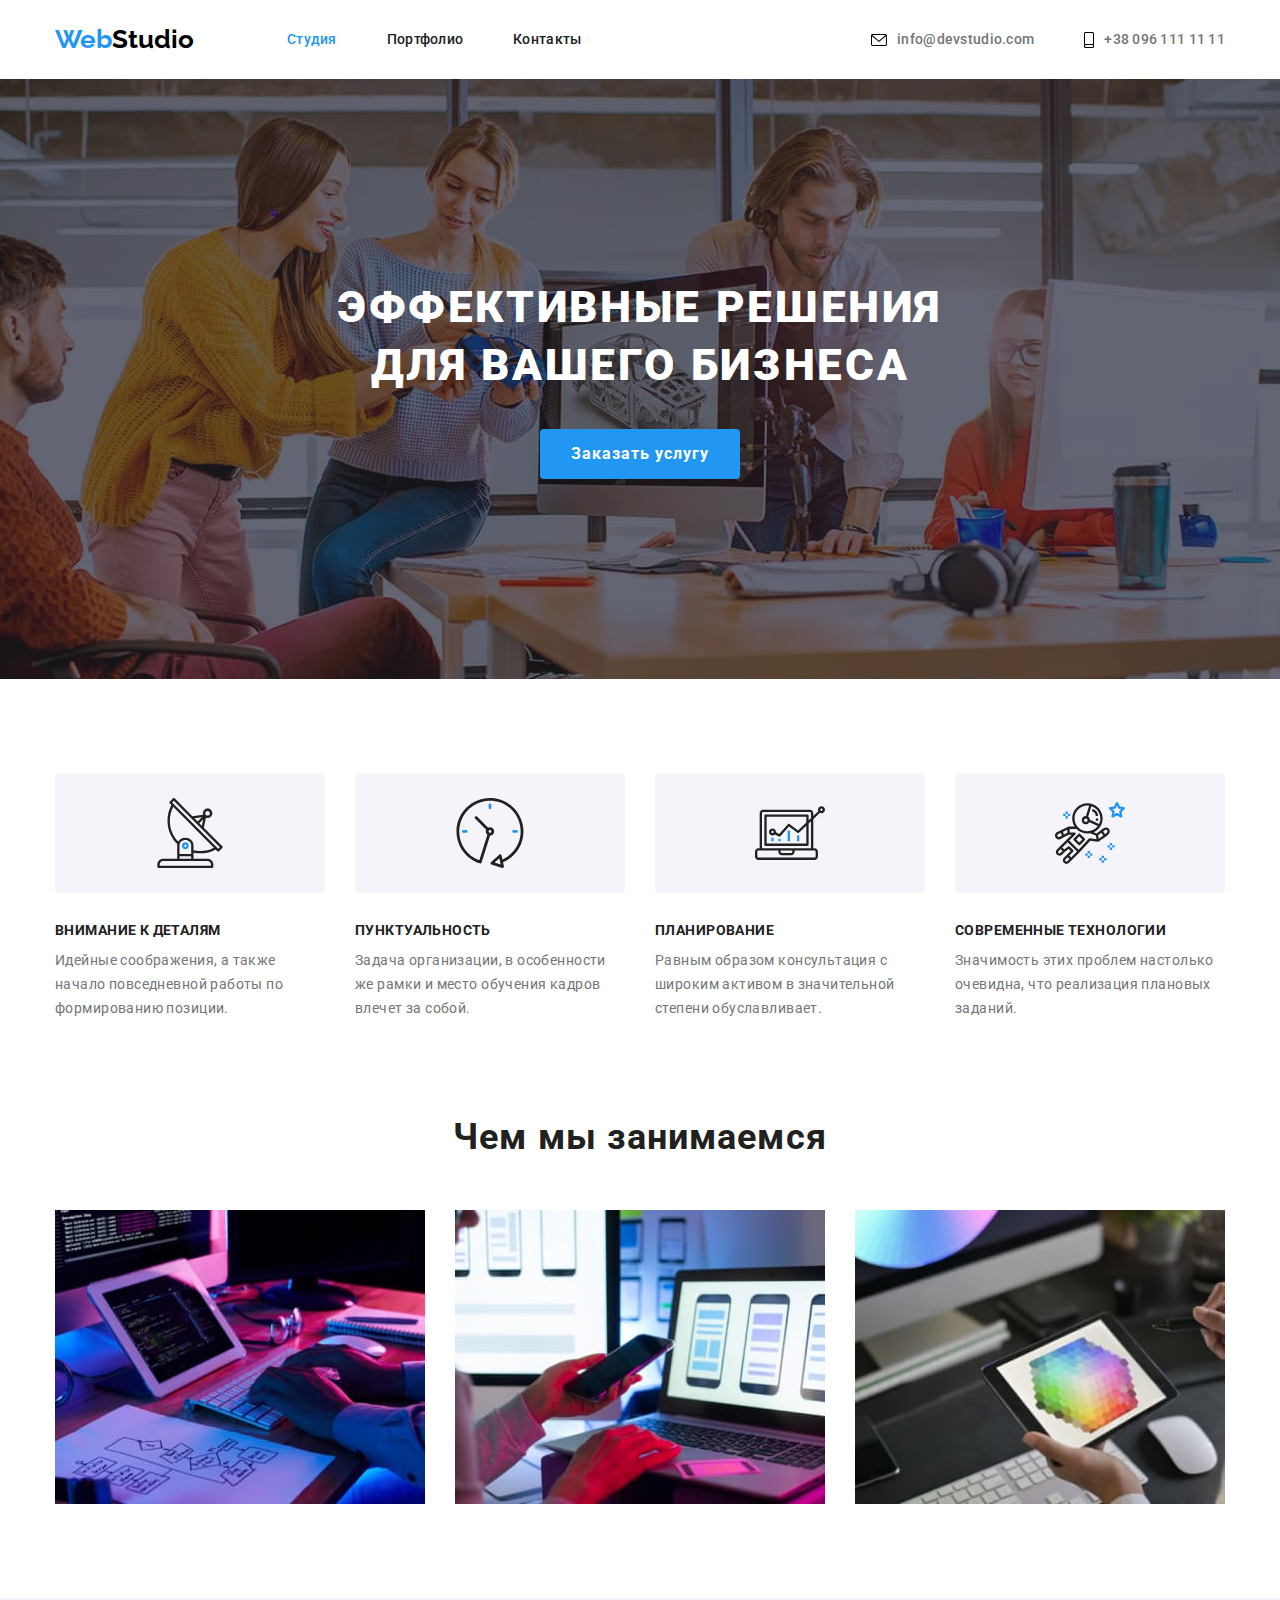
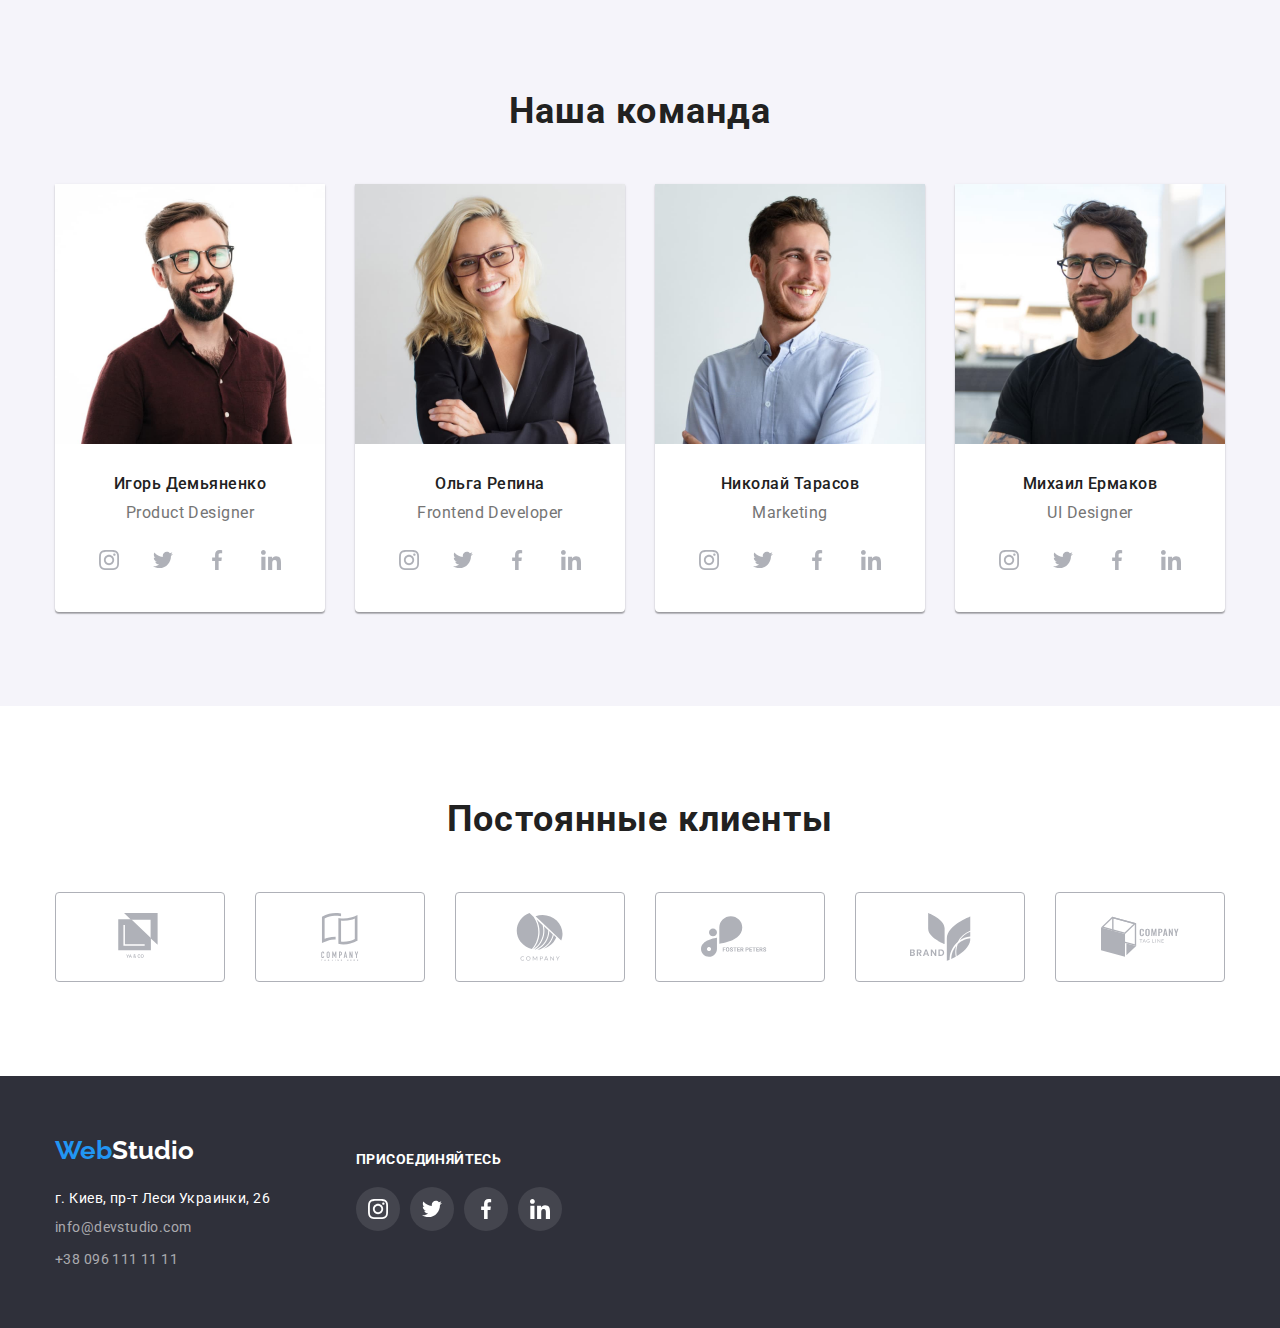
==== commit 58d17cf6: "verstca 25-12" ====
--- a/index.html
+++ b/index.html
@@ -257,12 +257,39 @@
 <!--Подвал-->
 <footer class="footer">
   <div class="container">
-    <a lang="en" href="./index.html" class="container-logo "><span class="logo-web">Web</span>Studio</a>
-    <div class="adress-blok">
-      <adress class="foot-adress adress-item">г. Киев, пр-т Леси Украинки, 26</adress>
-      <a class="foot-link adress-item" href="mailto:info@devstudio.com">info@devstudio.com</a>
-      <a class="foot-link adress-item" href="tel:+380961111111" >+38 096 111 11 11</a>
-    </div>
+    <ul class="footer-ul">
+      <li class="futer-adress-li">
+        <a lang="en" href="./index.html" class="container-logo "><span class="logo-web">Web</span>Studio</a>
+        <div class="footer-div">
+          <adress class="foot-adress adress-item">г. Киев, пр-т Леси Украинки, 26</adress>
+          <a class="foot-link adress-item" href="mailto:info@devstudio.com">info@devstudio.com</a>
+          <a class="foot-link adress-item" href="tel:+380961111111">+38 096 111 11 11</a>
+        </div>
+      </li>
+      <li class="footer-li">
+        <h4 class="footer-h">присоединяйтесь</h4>
+        <button class="footer-button">
+          <svg class="footer-svg">
+            <use href="./images/sprite.svg#icon-instagram"></use>
+          </svg>
+        </button>
+        <button class="footer-button">
+          <svg class="footer-svg">
+            <use href="./images/sprite.svg#icon-twitter"></use>
+          </svg>
+        </button>
+        <button class="footer-button">
+          <svg class="footer-svg">
+            <use href="./images/sprite.svg#icon-facebook"></use>
+          </svg>
+        </button>
+        <button class="footer-button">
+          <svg class="footer-svg">
+            <use href="./images/sprite.svg#icon-linkedin"></use>
+          </svg>
+        </button>
+      </li>
+    </ul>
   </div>
 </footer>
 </body>
--- a/css/styles.css
+++ b/css/styles.css
@@ -357,58 +357,6 @@
 }
 /* Подвал */
 
-.footer {
-  padding-top: 60px;
-  padding-bottom: 60px;
-  background-size: 1600px 600px;
-  background-repeat: no-repeat;
-  background-position: center;
-  background-image: linear-gradient(to right, #2f303a, #2f303a);
-}
-
-.container-logo {
-  display: block;
-  width: 145px;
-  height: 31px;
-  margin-bottom: 20px;
-  font-family: Raleway;
-  font-weight: bold;
-  font-size: 26px;
-  line-height: 1.1;
-  color: var(--white-color);
-}
-.adress-blok {
-  display: flex;
-  flex-direction: column;
-  width: 231px;
-  height: 81px;
-}
-.adress-item {
-  display: block;
-  min-height: 23px;
-}
-.adress-blok > .adress-item:not(:last-child) {
-  margin-bottom: 9px;
-}
-.foot-adress {
-  font-size: 14px;
-  line-height: 1.7;
-  letter-spacing: 0.03em;
-  color: var(--white-color);
-}
-.foot-link {
-  font-weight: normal;
-  font-style: normal;
-  font-size: 14px;
-  line-height: 1.1;
-  letter-spacing: 0.03em;
-  color: rgba(255, 255, 255, 0.6);
-}
-.footer .foot-link:hover,
-.footer .foot-link:focus {
-  color: var(--accent-color);
-}
-
 /* Фильтра */
 
 .container-ul {
@@ -522,3 +470,102 @@
 .client-svg {
   fill: currentColor;
 }
+
+/* FOOOTER */
+
+.footer {
+  padding-top: 60px;
+  padding-bottom: 60px;
+  background-size: 1600px;
+  background-repeat: no-repeat;
+  background-position: center;
+  background-image: linear-gradient(to right, #2f303a, #2f303a);
+}
+.container-logo {
+  display: block;
+  width: 145px;
+  height: 31px;
+  margin-bottom: 20px;
+  font-family: Raleway;
+  font-weight: bold;
+  font-size: 26px;
+  line-height: 1.1;
+  color: var(--white-color);
+}
+.footer-div {
+  width: 231px;
+  height: 81px;
+}
+.adress-item {
+  display: block;
+  min-height: 23px;
+}
+.adress-item:not(:last-child) {
+  margin-bottom: 9px;
+}
+.foot-link {
+  font-weight: normal;
+  font-style: normal;
+  font-size: 14px;
+  line-height: 1.1;
+  letter-spacing: 0.03em;
+  color: rgba(255, 255, 255, 0.6);
+}
+.footer .foot-link:hover,
+.footer .foot-link:focus {
+  color: var(--accent-color);
+}
+.foot-adress {
+  font-size: 14px;
+  line-height: 1.7;
+  letter-spacing: 0.03em;
+  color: var(--white-color);
+}
+.footer-h {
+  padding-right: 40px;
+  padding-bottom: 20px;
+  font-style: normal;
+  font-weight: bold;
+  font-size: 14px;
+  line-height: 16px;
+  letter-spacing: 0.03em;
+  text-transform: uppercase;
+  color: #ffffff;
+}
+.footer-div {
+  width: 231px;
+  height: 81px;
+}
+.footer-ul {
+  display: flex;
+}
+.footer-li {
+  display: flex;
+  flex-direction: row;
+  flex-wrap: wrap;
+  width: 206px;
+  height: 80px;
+  margin-top: 15px;
+}
+.futer-adress-li {
+  margin-right: 70px;
+}
+.footer-button {
+  display: flex;
+  padding: 0;
+  border: none;
+  width: 44px;
+  height: 44px;
+  padding: 12px;
+  cursor: pointer;
+  border-radius: 50%;
+  fill: var(--white-color);
+  background-color: rgba(255, 255, 255, 0.1);
+}
+.footer-button:not(:last-child) {
+  margin-right: 10px;
+}
+.footer-button:hover,
+.footer-button:focus {
+  background-color: var(--accent-color);
+}
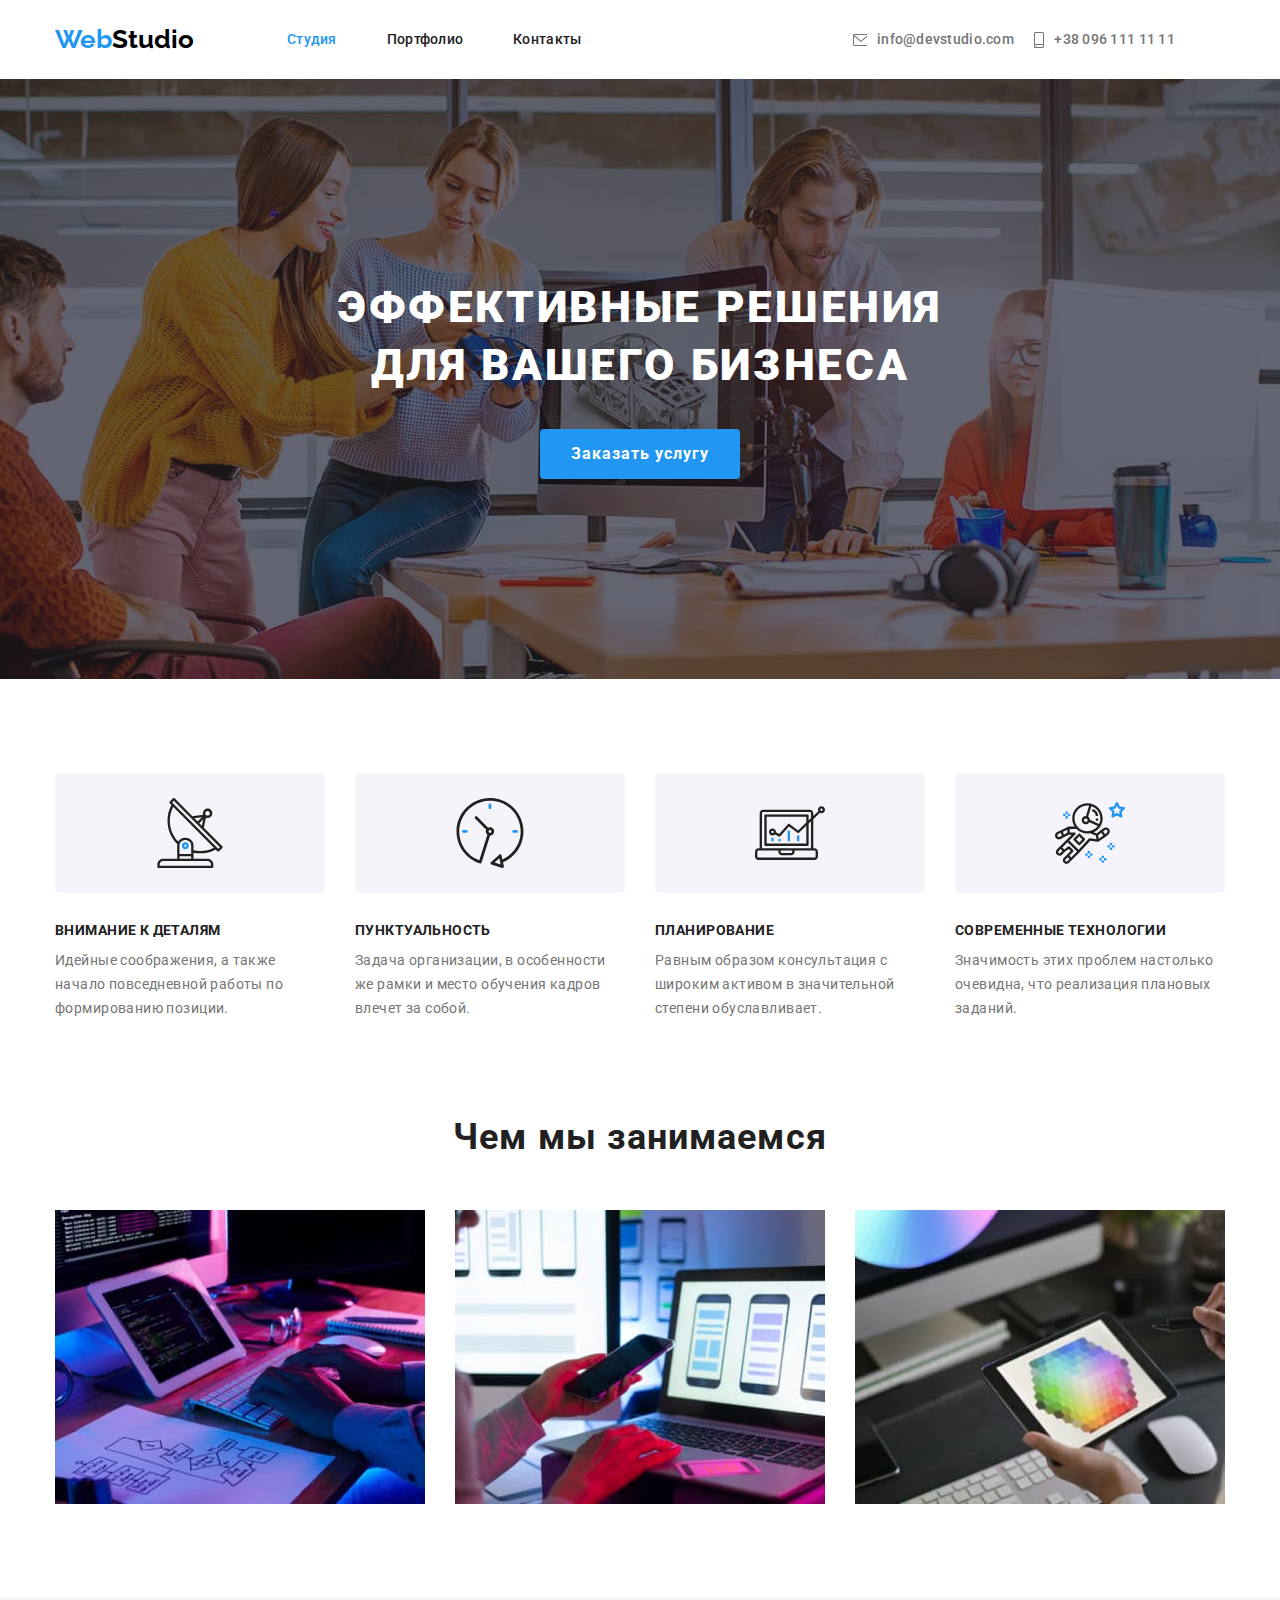
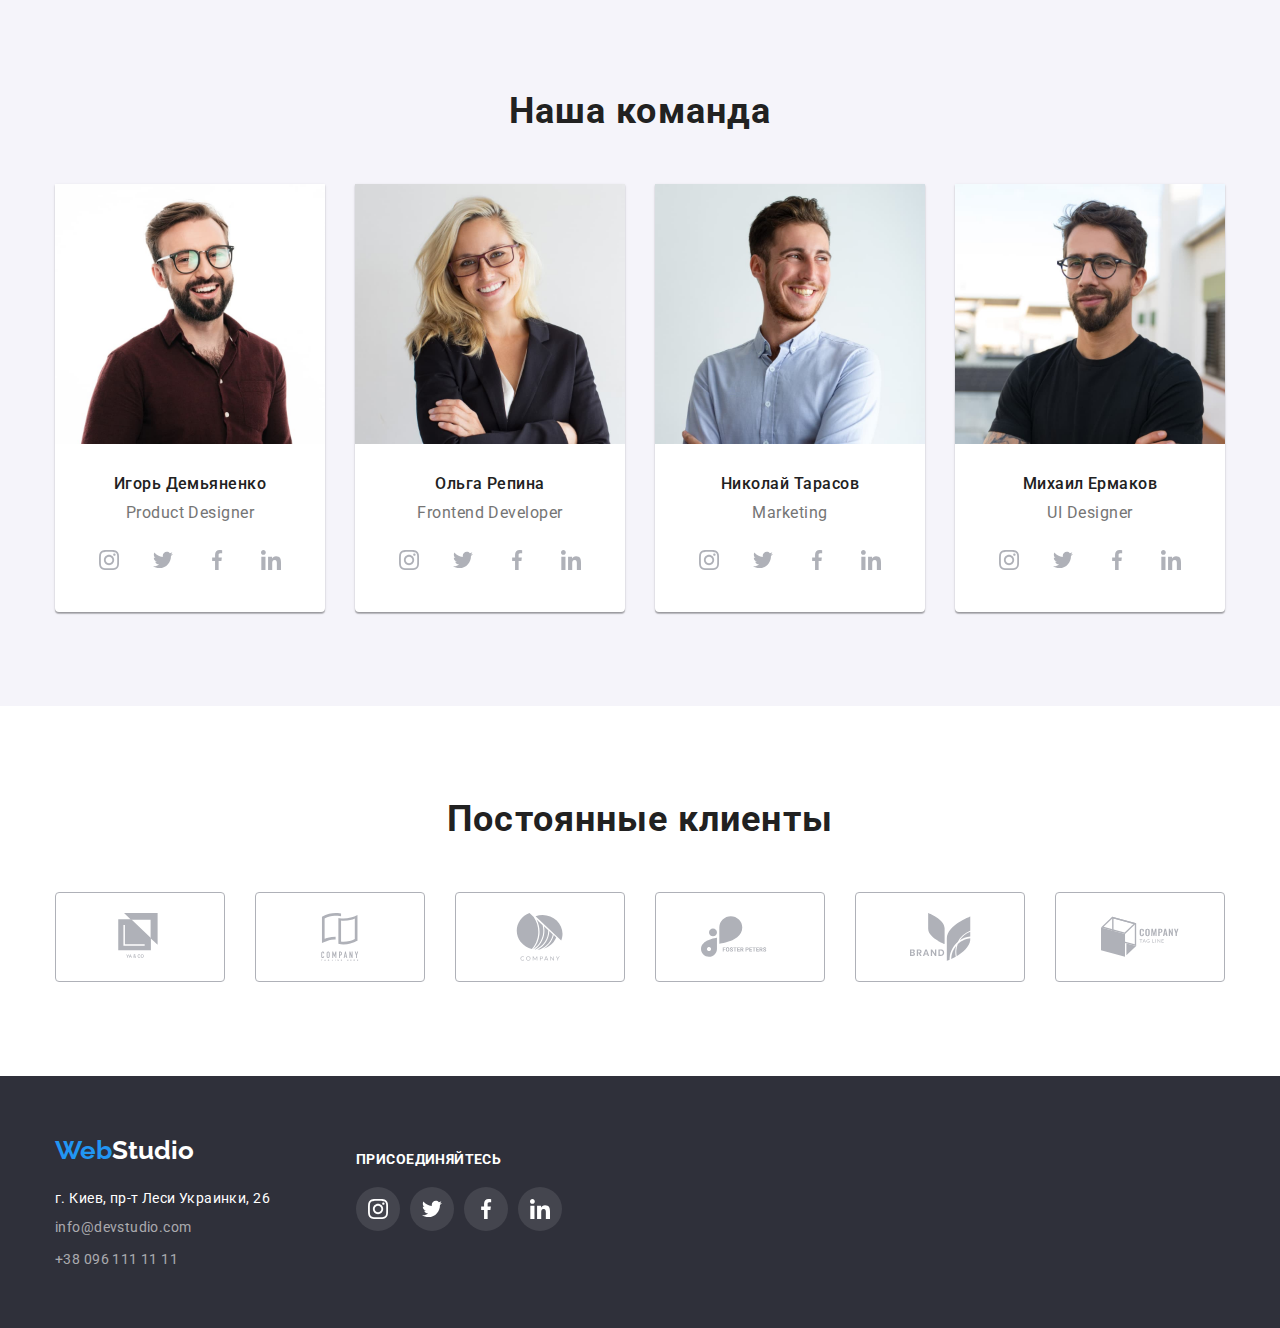
==== commit 6fce83b5: "dz compleate" ====
--- a/index.html
+++ b/index.html
@@ -11,25 +11,30 @@
     rel="stylesheet">
 </head>
 <body>
-<!--Шапка-->
 <header class="header">
   <div class="container">
     <a lang="en" href="./index.html" class="logo"><span class="logo-web">Web</span>Studio</a> 
      <nav>
       <ul class="site-nav">
         <li class="item"><a href="./index.html" class="link active">Студия</a></li> 
-        <li class="item"><a href="./portfolio.html" class="link-hed link">Портфолио</a></li>
-        <li class="item"><a href="./index.html" class="link-hed link">Контакты</a></li>
+        <li class="item"><a href="./portfolio.html" class="link">Портфолио</a></li>
+        <li class="item"><a href="./index.html" class="link">Контакты</a></li>
       </ul>
     </nav>
-    <svg class="mail-svg">
-      <use href="./images/sprite.svg#icon-mail"></use>
-    </svg>
-      <a href="mailto:info@devstudio.com" class="link mail-link">info@devstudio.com</a>
-    <svg class="tel-svg">
-      <use href="./images/sprite.svg#icon-smartphone"></use>
-    </svg>
-      <a href="tel:+380961111111" class="link">+38 096 111 11 11</a>
+    <ul class="header-ul">
+      <li class="header-li">
+        <a href="mailto:info@devstudio.com" class="header-cont link-adres link "> 
+        <svg class="header-svg-mail">
+          <use href="./images/sprite.svg#icon-mail"></use>
+        </svg>info@devstudio.com</a>
+      </li>
+      <li class="header-li">
+        <a href="tel:+380961111111" class=" header-cont link-adres link">
+        <svg class="header-svg-tel">
+          <use href="./images/sprite.svg#icon-smartphone"></use>
+        </svg>+38 096 111 11 11</a>
+      </li> 
+    </ul>
   </div>
 </header>
 <main>
@@ -97,26 +102,26 @@
           <h3 class="head">Игорь Демьяненко</h3>
           <p class="text" lang="en">Product Designer</p>
           <div class="team-div">
-            <button class="team-button">
+            <a href="#" class="team-button">
               <svg class="team-svg">
                 <use href="./images/sprite.svg#icon-instagram"></use>
               </svg>
-            </button>
-            <button class="team-button">
+            </a>
+            <a href="#" class="team-button">
               <svg class="team-svg">
                 <use href="./images/sprite.svg#icon-twitter"></use>
               </svg>
-            </button>
-            <button class="team-button">
+            </a>
+            <a href="#" class="team-button">
               <svg class="team-svg">
                 <use href="./images/sprite.svg#icon-facebook"></use>
               </svg>
-            </button>
-            <button class="team-button">
+            </a>
+            <a href="#" class="team-button">
               <svg class="team-svg">
                 <use href="./images/sprite.svg#icon-linkedin"></use>
               </svg>
-            </button>
+            </a>
           </div>
         </li>
         <li class="time-list">
@@ -124,26 +129,26 @@
           <h3 class="head">Ольга Репина</h3>
           <p class="text" lang="en">Frontend Developer</p>
           <div class="team-div">
-            <button class="team-button">
+            <a href="#" class="team-button">
               <svg class="team-svg">
                 <use href="./images/sprite.svg#icon-instagram"></use>
               </svg>
-            </button>
-            <button class="team-button">
+            </a>
+            <a href="#" class="team-button">
               <svg class="team-svg">
                 <use href="./images/sprite.svg#icon-twitter"></use>
               </svg>
-            </button>
-            <button class="team-button">
+            </a>
+            <a href="#" class="team-button">
               <svg class="team-svg">
                 <use href="./images/sprite.svg#icon-facebook"></use>
               </svg>
-            </button>
-            <button class="team-button">
+            </a>
+            <a href="#" class="team-button">
               <svg class="team-svg">
                 <use href="./images/sprite.svg#icon-linkedin"></use>
               </svg>
-            </button>
+            </a>
           </div>
         </li>
         <li class="time-list">
@@ -151,26 +156,26 @@
           <h3 class="head">Николай Тарасов</h3>
           <p class="text" lang="en">Marketing</p>
           <div class="team-div">
-            <button class="team-button">
+            <a href="#" class="team-button">
               <svg class="team-svg">
                 <use href="./images/sprite.svg#icon-instagram"></use>
               </svg>
-            </button>
-            <button class="team-button">
+            </a>
+            <a href="#" class="team-button">
               <svg class="team-svg">
                 <use href="./images/sprite.svg#icon-twitter"></use>
               </svg>
-            </button>
-            <button class="team-button">
+            </a>
+            <a href="#" class="team-button">
               <svg class="team-svg">
                 <use href="./images/sprite.svg#icon-facebook"></use>
               </svg>
-            </button>
-            <button class="team-button">
+            </a>
+            <a href="#" class="team-button">
               <svg class="team-svg">
                 <use href="./images/sprite.svg#icon-linkedin"></use>
               </svg>
-            </button>
+            </a>
           </div>
         </li>
         <li class="time-list">
@@ -178,83 +183,82 @@
           <h3 class="head">Михаил Ермаков</h3>
           <p class="text" lang="en">UI Designer</p>
           <div class="team-div">
-            <button class="team-button">
+            <a href="#" class="team-button">
               <svg class="team-svg">
                 <use href="./images/sprite.svg#icon-instagram"></use>
               </svg>
-            </button>
-            <button class="team-button">
+            </a>
+            <a href="#" class="team-button">
               <svg class="team-svg">
                 <use href="./images/sprite.svg#icon-twitter"></use>
               </svg>
-            </button>
-            <button class="team-button">
+            </a>
+            <a href="#" class="team-button">
               <svg class="team-svg">
                 <use href="./images/sprite.svg#icon-facebook"></use>
               </svg>
-            </button>
-            <button class="team-button">
+            </a>
+            <a href="#" class="team-button">
               <svg class="team-svg">
                 <use href="./images/sprite.svg#icon-linkedin"></use>
               </svg>
-            </button>
+            </a>
           </div>
         </li>
       </ul>
     </div>
   </section>
-    <!-- Постоянные клиенты -->
-    <section class="client">
+  <!-- Постоянные клиенты -->
+  <section class="client">
       <div class="container">
         <h2 class="client-title">Постоянные клиенты</h2>
           <ul class="client-ul">
             <li class="client-li">
-              <button class="client-button">
+              <a href="#" class="client-button">
               <svg class="client-svg">
                 <use href="./images/sprite.svg#icon-logo-1"></use>
               </svg>
-              </button>
-            </li>
-            <li class="client-li">
-              <button class="client-button">
+              </a>
+            </li>
+            <li class="client-li">
+              <a href="#" class="client-button">
                 <svg class="client-svg">
                   <use href="./images/sprite.svg#icon-logo-2"></use>
                 </svg>
-              </button>
-            </li>
-            <li class="client-li">
-              <button class="client-button">
+              </a>
+            </li>
+            <li class="client-li">
+              <a href="#" class="client-button">
                 <svg class="client-svg">
                   <use href="./images/sprite.svg#icon-logo-3"></use>
                 </svg>
-              </button>
-            </li>
-            <li class="client-li">
-              <button class="client-button">
+              </a>
+            </li>
+            <li class="client-li">
+              <a href="#" class="client-button">
                 <svg class="client-svg">
                   <use href="./images/sprite.svg#icon-logo-4"></use>
                 </svg>
-              </button>
-            </li>
-            <li class="client-li">
-              <button class="client-button">
+              </a>
+            </li>
+            <li class="client-li">
+              <a href="#" class="client-button">
                 <svg class="client-svg">
                   <use href="./images/sprite.svg#icon-logo-5"></use>
                 </svg>
-              </button>
-            </li>
-            <li class="client-li">
-              <button class="client-button">
+              </a>
+            </li>
+            <li class="client-li">
+              <a href="#" class="client-button">
                 <svg class="client-svg">
                   <use href="./images/sprite.svg#icon-logo-6"></use>
                 </svg>
-              </button>
+              </a>
             </li>
           </ul>
       </div>
-    </section>
+  </section>
 </main>
-<!--Подвал-->
 <footer class="footer">
   <div class="container">
     <ul class="footer-ul">
@@ -268,26 +272,26 @@
       </li>
       <li class="footer-li">
         <h4 class="footer-h">присоединяйтесь</h4>
-        <button class="footer-button">
+        <a href="#" class="footer-button">
           <svg class="footer-svg">
             <use href="./images/sprite.svg#icon-instagram"></use>
           </svg>
-        </button>
-        <button class="footer-button">
+        </a>
+        <a href="#" class="footer-button">
           <svg class="footer-svg">
             <use href="./images/sprite.svg#icon-twitter"></use>
           </svg>
-        </button>
-        <button class="footer-button">
+        </a>
+        <a href="#" class="footer-button">
           <svg class="footer-svg">
             <use href="./images/sprite.svg#icon-facebook"></use>
           </svg>
-        </button>
-        <button class="footer-button">
+        </a>
+        <a href="#" class="footer-button">
           <svg class="footer-svg">
             <use href="./images/sprite.svg#icon-linkedin"></use>
           </svg>
-        </button>
+        </a>
       </li>
     </ul>
   </div>
--- a/css/styles.css
+++ b/css/styles.css
@@ -40,9 +40,10 @@
 }
 
 /* Шапка */
-.header {
-  /* border-bottom: 1px solid #ececec; */
-}
+
+/* .header {
+  border-bottom: 1px solid #ececec;
+} */
 .header > .container {
   display: flex;
   align-items: center;
@@ -67,21 +68,18 @@
 .site-nav > .item:not(:last-child) {
   margin-right: 50px;
 }
-.site-nav .link:hover,
-.site-nav .link:focus {
-  color: var(--accent-color);
-}
 .link {
-  display: block;
+  display: flex;
+  align-items: center;
   padding: 32px 0;
   font-weight: 500;
   font-size: 14px;
   line-height: 1.1;
   letter-spacing: 0.02em;
+  color: var(--title-text-color);
+}
+.link-adres {
   color: var(--primeri-text-color);
-}
-.link-hed {
-  color: var(--title-text-color);
 }
 .header .link:focus,
 .header .link:hover {
@@ -90,47 +88,32 @@
 .site-nav .active {
   color: var(--accent-color);
 }
-.mail-link {
-  /* margin-left: auto; */
+.header-ul {
+  display: flex;
   margin-right: 50px;
-}
-.mail-svg {
-  display: block;
+  margin-left: auto;
+}
+.header-cont {
+  display: flex;
+  width: 161px;
+  height: 16px;
+}
+.header-svg-mail {
   width: 16px;
   height: 12px;
   margin-right: 10px;
   margin-left: auto;
   fill: currentColor;
-}
-.tel-svg {
-  display: block;
+  cursor: pointer;
+}
+.header-svg-tel {
   width: 10px;
   height: 16px;
   margin-right: 10px;
+  margin-left: auto;
   fill: currentColor;
-}
-/* .mail-svg::before {
-  content: "";
-  display: inline-block;
-  height: 12px;
-  width: 16px;
-  margin-right: 10px;
-  margin-bottom: -1px;
-  background-repeat: no-repeat;
-  background-position: center;
-  background-image: url(../images/mail.svg);
-}
-.tel-svg::before {
-  content: "";
-  display: inline-block;
-  height: 16px;
-  width: 10px;
-  margin-right: 10px;
-  margin-bottom: -2px;
-  background-repeat: no-repeat;
-  background-position: center;
-  background-image: url(../images/smartphone.svg);
-} */
+  cursor: pointer;
+}
 
 /* Герой */
 
@@ -179,7 +162,6 @@
   color: var(--white-color);
   border-radius: 4px;
   border: 0;
-  /* border-color: var(--accent-color); */
   cursor: pointer;
 }
 .button.portfolio {
@@ -317,14 +299,12 @@
   font-weight: 500;
   font-size: 16px;
   line-height: 1.2;
-  /* text-align: center; */
   letter-spacing: 0.03em;
   color: var(--title-text-color);
 }
 .team .text {
   font-size: 16px;
   line-height: 1.18;
-  /* text-align: center; */
   letter-spacing: 0.03em;
   color: var(--primeri-text-color);
 }
@@ -355,7 +335,6 @@
   fill: var(--white-color);
   background-color: var(--accent-color);
 }
-/* Подвал */
 
 /* Фильтра */
 
